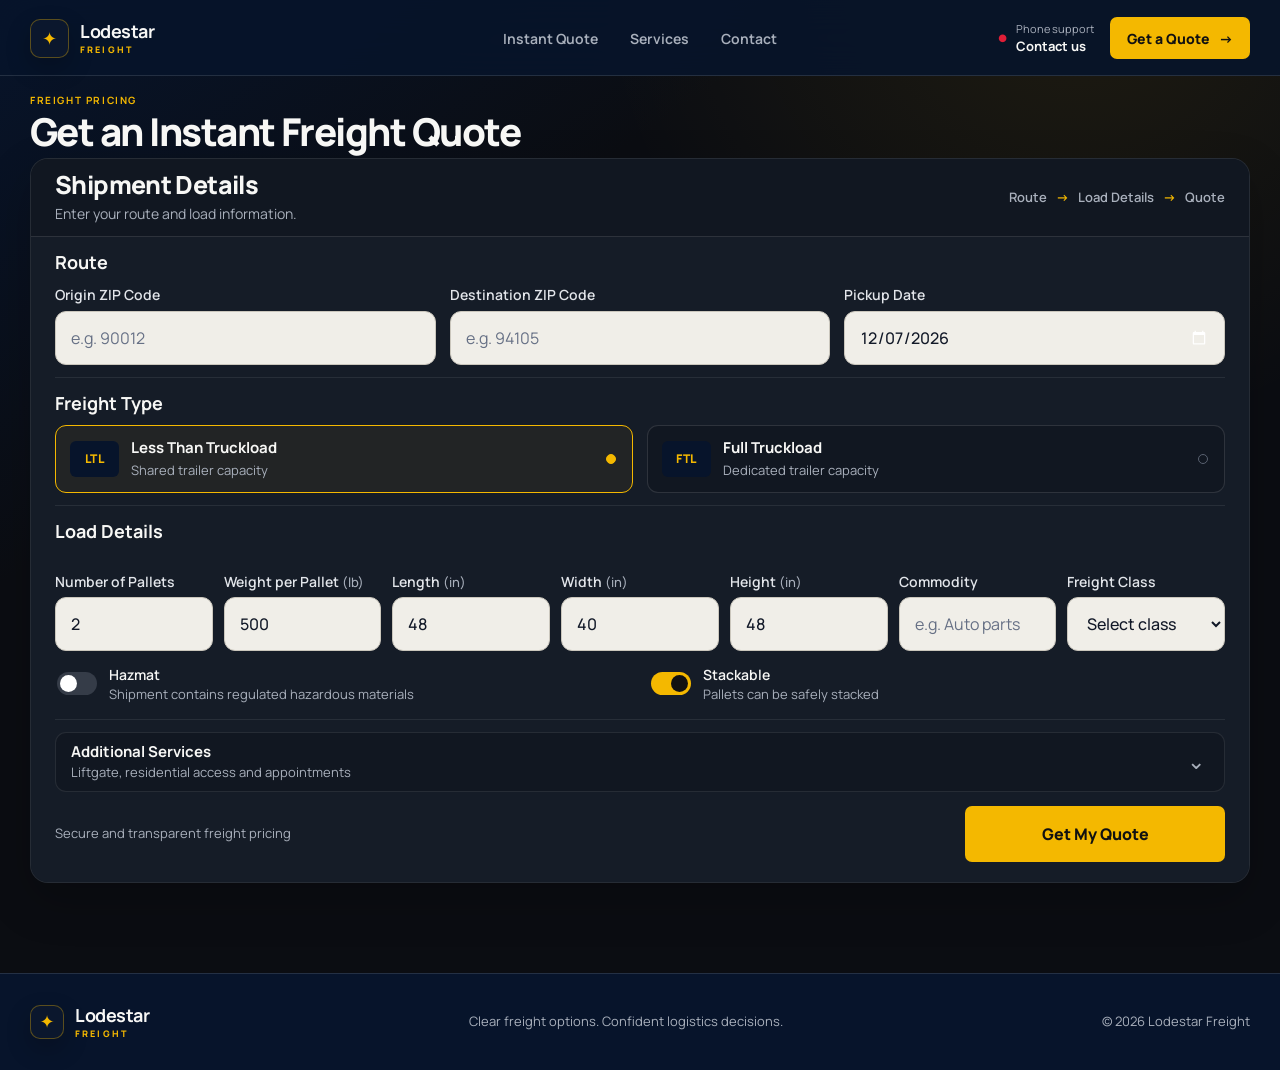
==== static/index.html @ 9f75f12f "second push" ====
<!doctype html>
<html lang="en">
<head>
  <meta charset="utf-8" />
  <meta name="viewport" content="width=device-width, initial-scale=1" />
  <meta name="theme-color" content="#0B0D12" />
  <meta name="description" content="Compare current LTL and FTL freight rates with Lodestar Freight." />
  <link rel="icon" href="data:image/svg+xml,%3Csvg xmlns='http://www.w3.org/2000/svg' viewBox='0 0 64 64'%3E%3Crect width='64' height='64' rx='18' fill='%2307142B'/%3E%3Cpath d='M32 15l4.8 12.2L49 32l-12.2 4.8L32 49l-4.8-12.2L15 32l12.2-4.8L32 15z' fill='%23F4B800'/%3E%3C/svg%3E" />
  <title>Lodestar Freight | Instant Freight Quote</title>
  <link rel="preconnect" href="https://fonts.googleapis.com" />
  <link rel="preconnect" href="https://fonts.gstatic.com" crossorigin />
  <link href="https://fonts.googleapis.com/css2?family=Manrope:wght@400;500;600;700;800&amp;display=swap" rel="stylesheet" />
  <link rel="stylesheet" href="/static/style.css" />
</head>
<body>
  <header class="app-header">
    <div class="header-inner">
      <a class="wordmark" href="/" aria-label="Lodestar Freight home">
        <span class="wordmark-symbol" aria-hidden="true">✦</span>
        <span class="wordmark-copy"><strong>Lodestar</strong><small>FREIGHT</small></span>
      </a>

      <nav class="header-nav" aria-label="Primary navigation">
        <a href="#instant-quote">Instant Quote</a>
        <a href="#services">Services</a>
        <a href="#contact">Contact</a>
      </nav>

      <div class="header-actions">
        <a id="headerPhone" class="phone-link" href="#contact" aria-label="Call Lodestar Freight">
          <span aria-hidden="true">●</span>
          <span><small>Phone support</small><strong id="headerPhoneText">Contact us</strong></span>
        </a>
        <a class="header-cta" href="#instant-quote">Get a Quote <span aria-hidden="true">→</span></a>
      </div>
    </div>
  </header>

  <main id="instant-quote">
    <section class="quote-intro" aria-labelledby="heroTitle">
      <p class="quote-label">FREIGHT PRICING</p>
      <h1 id="heroTitle">Get an Instant Freight Quote</h1>
    </section>

    <section class="quote-card" aria-labelledby="formTitle">
      <div class="quote-card-heading">
        <div>
          <h2 id="formTitle">Shipment Details</h2>
          <p>Enter your route and load information.</p>
        </div>
        <p class="progress-line" aria-label="Quote progress">Route <span>→</span> Load Details <span>→</span> Quote</p>
      </div>

      <form id="quoteForm" novalidate>
        <section class="form-section route-section" aria-labelledby="routeTitle">
          <div class="section-heading-inline">
            <h3 id="routeTitle">Route</h3>
          </div>
          <div class="route-grid">
            <label class="form-field">
              <span>Origin ZIP Code</span>
              <input id="originZip" type="text" inputmode="numeric" autocomplete="postal-code" maxlength="5" pattern="[0-9]{5}" placeholder="e.g. 90012" required />
              <small class="validation-message">Enter a valid 5-digit ZIP code.</small>
            </label>
            <label class="form-field">
              <span>Destination ZIP Code</span>
              <input id="destinationZip" type="text" inputmode="numeric" autocomplete="postal-code" maxlength="5" pattern="[0-9]{5}" placeholder="e.g. 94105" required />
              <small class="validation-message">Enter a valid 5-digit ZIP code.</small>
            </label>
            <label class="form-field">
              <span>Pickup Date</span>
              <input id="pickupDate" type="date" required />
              <small class="validation-message">Select a valid pickup date.</small>
            </label>
          </div>
        </section>

        <section class="form-section freight-section" aria-labelledby="freightTitle">
          <div class="section-heading-inline compact-heading">
            <h3 id="freightTitle">Freight Type</h3>
          </div>
          <fieldset class="freight-fieldset">
            <legend class="sr-only">Choose freight type</legend>
            <div class="freight-grid">
              <label class="freight-option">
                <input type="radio" name="quoteType" value="quote-ltl-market" checked />
                <span class="freight-code">LTL</span>
                <span><strong>Less Than Truckload</strong><small>Shared trailer capacity</small></span>
                <i aria-hidden="true"></i>
              </label>
              <label class="freight-option">
                <input type="radio" name="quoteType" value="quote-ftl" />
                <span class="freight-code">FTL</span>
                <span><strong>Full Truckload</strong><small>Dedicated trailer capacity</small></span>
                <i aria-hidden="true"></i>
              </label>
            </div>
          </fieldset>
        </section>

        <section id="loadDetails" class="form-section load-section is-active" aria-labelledby="loadTitle">
          <div class="section-heading-inline compact-heading">
            <h3 id="loadTitle">Load Details</h3>
          </div>
          <div class="load-grid">
            <label class="form-field">
              <span>Number of Pallets</span>
              <input id="pallets" type="number" min="1" step="1" value="2" required />
              <small class="validation-message">Enter at least one pallet.</small>
            </label>
            <label class="form-field">
              <span>Weight per Pallet <b>(lb)</b></span>
              <input id="weight" type="number" min="1" step="1" value="500" required />
              <small class="validation-message">Enter the pallet weight.</small>
            </label>
            <label class="form-field">
              <span>Length <b>(in)</b></span>
              <input id="length" type="number" min="1" step="1" value="48" required />
              <small class="validation-message">Enter the length.</small>
            </label>
            <label class="form-field">
              <span>Width <b>(in)</b></span>
              <input id="width" type="number" min="1" step="1" value="40" required />
              <small class="validation-message">Enter the width.</small>
            </label>
            <label class="form-field">
              <span>Height <b>(in)</b></span>
              <input id="height" type="number" min="1" step="1" value="48" required />
              <small class="validation-message">Enter the height.</small>
            </label>
            <label class="form-field commodity-field">
              <span>Commodity</span>
              <input id="commodity" type="text" autocomplete="off" placeholder="e.g. Auto parts" />
            </label>
            <label class="form-field">
              <span>Freight Class</span>
              <select id="freightClass">
                <option value="">Select class</option>
                <option>50</option><option>55</option><option>60</option><option>65</option><option>70</option><option>77.5</option>
                <option>85</option><option>92.5</option><option>100</option><option>110</option><option>125</option><option>150</option>
                <option>175</option><option>200</option><option>250</option><option>300</option><option>400</option><option>500</option>
              </select>
            </label>
          </div>

          <div class="toggle-grid">
            <label class="toggle-option">
              <input id="hazmat" type="checkbox" />
              <span class="switch" aria-hidden="true"><i></i></span>
              <span><strong>Hazmat</strong><small>Shipment contains regulated hazardous materials</small></span>
            </label>
            <label class="toggle-option">
              <input id="stackable" type="checkbox" checked />
              <span class="switch" aria-hidden="true"><i></i></span>
              <span><strong>Stackable</strong><small>Pallets can be safely stacked</small></span>
            </label>
          </div>
        </section>

        <details id="services" class="services-accordion">
          <summary>
            <span><strong>Additional Services</strong><small>Liftgate, residential access and appointments</small></span>
            <span class="summary-chevron" aria-hidden="true">⌄</span>
          </summary>
          <div class="service-columns">
            <fieldset class="service-group">
              <legend>Pickup requirements</legend>
              <label><input type="checkbox" name="pickupService" value="liftgate-pickup" /><span>Liftgate Pickup</span></label>
              <label><input type="checkbox" name="pickupService" value="residential-pickup" /><span>Residential Pickup</span></label>
              <label><input type="checkbox" name="pickupService" value="inside-pickup" /><span>Inside Pickup</span></label>
              <label><input type="checkbox" name="pickupService" value="limited-access-pickup" /><span>Limited Access Pickup</span></label>
              <label><input type="checkbox" name="pickupService" value="pickup-appointment" /><span>Pickup Appointment</span></label>
            </fieldset>
            <fieldset class="service-group">
              <legend>Delivery requirements</legend>
              <label><input type="checkbox" name="deliveryService" value="liftgate-delivery" /><span>Liftgate Delivery</span></label>
              <label><input type="checkbox" name="deliveryService" value="residential-delivery" /><span>Residential Delivery</span></label>
              <label><input type="checkbox" name="deliveryService" value="inside-delivery" /><span>Inside Delivery</span></label>
              <label><input type="checkbox" name="deliveryService" value="limited-access-delivery" /><span>Limited Access Delivery</span></label>
              <label><input type="checkbox" name="deliveryService" value="delivery-appointment" /><span>Delivery Appointment</span></label>
              <label><input type="checkbox" name="deliveryService" value="two-man-delivery" /><span>Two-Man Delivery</span></label>
            </fieldset>
          </div>
        </details>

        <div class="submit-row">
          <p>Secure and transparent freight pricing</p>
          <button id="submitQuote" class="primary-button" type="submit">Get My Quote</button>
        </div>
      </form>
    </section>

    <section id="resultsSection" class="results-section" aria-live="polite" hidden>
      <div id="quoteResult"></div>
      <details id="debugPanel" class="debug-panel" hidden>
        <summary>Developer response</summary>
        <pre id="debugOutput"></pre>
      </details>
    </section>
  </main>

  <dialog id="quoteDialog" class="quote-dialog" aria-labelledby="dialogTitle">
    <button class="dialog-close" type="button" aria-label="Close quote summary">×</button>
    <span class="dialog-mark" aria-hidden="true">✓</span>
    <p class="section-kicker">SELECTED QUOTE</p>
    <h2 id="dialogTitle">Quote summary</h2>
    <div id="selectedQuoteSummary" class="summary-grid"></div>
    <div class="dialog-info" role="note">
      <span class="dialog-info-icon" aria-hidden="true">i</span>
      <div>
        <strong>Contact Lodestar Logistics to confirm and finalize this quote.</strong>
        <div class="dialog-contact-details">
          <a href="tel:+19082243764"><span>Phone</span><b>(908) 224-3764</b></a>
          <a href="mailto:info@lodestarllc.com"><span>Email</span><b>info@lodestarllc.com</b></a>
        </div>
      </div>
    </div>
    <div class="contact-buttons">
      <a id="phoneLink" class="contact-link contact-call" href="tel:+19082243764">Call Now</a>
      <a id="emailLink" class="contact-link contact-email" href="mailto:info@lodestarllc.com">Send Email</a>
    </div>
  </dialog>

  <footer id="contact" class="app-footer">
    <div class="footer-inner">
      <a class="wordmark footer-wordmark" href="/" aria-label="Lodestar Freight home">
        <span class="wordmark-symbol" aria-hidden="true">✦</span>
        <span class="wordmark-copy"><strong>Lodestar</strong><small>FREIGHT</small></span>
      </a>
      <p>Clear freight options. Confident logistics decisions.</p>
      <span>© <span id="year"></span> Lodestar Freight</span>
    </div>
  </footer>

  <script src="/static/app.js" defer></script>
</body>
</html>
---- static/style.css ----
:root {
  color-scheme: dark;
  --bg: #0b0d12;
  --navy: #07142b;
  --card: #11151d;
  --card-alt: #161b24;
  --yellow: #f4b800;
  --yellow-hover: #dca600;
  --red: #e01e37;
  --white: #f7f7f5;
  --muted: #a9b0bc;
  --input: #ffffff;
  --input-text: #101828;
  --line: rgba(247, 247, 245, .12);
  --line-strong: rgba(247, 247, 245, .2);
  --shadow: 0 24px 70px rgba(0, 0, 0, .34);
  font-family: Manrope, ui-sans-serif, system-ui, -apple-system, BlinkMacSystemFont, "Segoe UI", sans-serif;
  font-synthesis: none;
  background: var(--bg);
  color: var(--white);
}

* { box-sizing: border-box; }
html { scroll-behavior: smooth; }
body {
  min-width: 320px;
  min-height: 100vh;
  margin: 0;
  overflow-x: hidden;
  background:
    radial-gradient(circle at 84% -4%, rgba(244, 184, 0, .085), transparent 30rem),
    linear-gradient(145deg, var(--navy) 0, var(--bg) 30rem, var(--bg) 100%);
  color: var(--white);
  font-size: 16px;
  line-height: 1.5;
}
body::before {
  content: "";
  position: fixed;
  inset: 0;
  z-index: -1;
  pointer-events: none;
  opacity: .24;
  background-image: linear-gradient(rgba(255,255,255,.018) 1px, transparent 1px), linear-gradient(90deg, rgba(255,255,255,.018) 1px, transparent 1px);
  background-size: 42px 42px;
  mask-image: linear-gradient(to bottom, black, transparent 72%);
}

button, input, select { font: inherit; }
button, a, label, summary { -webkit-tap-highlight-color: transparent; }
a { color: inherit; }
button { border: 0; }
[hidden] { display: none !important; }
.sr-only { position: absolute; width: 1px; height: 1px; padding: 0; margin: -1px; overflow: hidden; clip: rect(0,0,0,0); white-space: nowrap; border: 0; }

:focus-visible { outline: 3px solid rgba(244, 184, 0, .45); outline-offset: 3px; }

.app-header {
  position: relative;
  z-index: 10;
  height: 76px;
  border-bottom: 1px solid var(--line);
  background: rgba(7, 20, 43, .9);
  backdrop-filter: blur(18px);
}
.header-inner, main, .footer-inner { width: min(1220px, calc(100% - 48px)); margin-inline: auto; }
.header-inner { height: 76px; display: grid; grid-template-columns: 1fr auto 1fr; align-items: center; gap: 28px; }
.wordmark { display: inline-flex; align-items: center; gap: 11px; width: max-content; text-decoration: none; }
.wordmark-symbol { width: 39px; height: 39px; display: grid; place-items: center; border: 1px solid rgba(244,184,0,.34); border-radius: 10px; background: #0b172d; color: var(--yellow); box-shadow: 0 10px 24px rgba(0,0,0,.22); font-size: 18px; }
.wordmark-copy { display: grid; line-height: 1; }
.wordmark-copy strong { color: var(--white); font-size: 18px; letter-spacing: -.025em; }
.wordmark-copy small { margin-top: 5px; color: var(--yellow); font-size: 9px; font-weight: 800; letter-spacing: .24em; }
.header-nav { display: flex; align-items: center; gap: 8px; }
.header-nav a { padding: 9px 12px; color: var(--muted); text-decoration: none; font-size: 14px; font-weight: 650; transition: color .2s ease; }
.header-nav a:hover { color: var(--white); }
.header-actions { display: flex; align-items: center; justify-self: end; gap: 16px; }
.phone-link { display: inline-flex; align-items: center; gap: 9px; text-decoration: none; }
.phone-link > span:first-child { color: var(--red); font-size: 10px; }
.phone-link > span:last-child { display: grid; line-height: 1.1; }
.phone-link small { color: var(--muted); font-size: 11px; }
.phone-link strong { margin-top: 4px; color: var(--white); font-size: 13px; }
.header-cta { display: inline-flex; align-items: center; gap: 9px; min-height: 42px; padding: 0 17px; border-radius: 7px; background: var(--yellow); color: #111; text-decoration: none; font-size: 14px; font-weight: 800; transition: background .2s ease, transform .2s ease; }
.header-cta:hover { background: var(--yellow-hover); transform: translateY(-1px); }

main { padding: 20px 0 64px; }
.quote-intro { display: grid; align-content: center; min-height: 112px; }
.section-kicker { margin: 0; color: var(--yellow); font-size: 12px; font-weight: 800; letter-spacing: .13em; }
.quote-intro h1 { margin: 4px 0 1px; font-size: clamp(34px, 3.1vw, 46px); line-height: 1.08; letter-spacing: -.045em; }
.intro-copy { margin: 5px 0 0; color: var(--muted); font-size: 16px; }

.quote-card {
  border: 1px solid var(--line);
  border-top: 3px solid var(--yellow);
  border-radius: 14px;
  background: linear-gradient(145deg, rgba(22,27,36,.98), rgba(17,21,29,.98));
  box-shadow: var(--shadow);
  overflow: hidden;
}
.quote-card-heading { min-height: 70px; padding: 13px 20px; display: flex; align-items: center; justify-content: space-between; gap: 24px; border-bottom: 1px solid var(--line); background: rgba(7, 20, 43, .46); }
.quote-card-heading h2 { margin: 1px 0 0; font-size: 25px; line-height: 1.1; letter-spacing: -.025em; }

#quoteForm { padding: 14px 20px 18px; }
.form-section { display: grid; grid-template-columns: 190px minmax(0, 1fr); gap: 18px; padding: 12px 0; border-bottom: 1px solid var(--line); }
.section-heading-inline { display: flex; align-items: flex-start; gap: 10px; padding-top: 4px; }
.section-heading-inline h3 { margin: 0; font-size: 17px; line-height: 1.3; }
.section-heading-inline p { margin: 3px 0 0; color: var(--muted); font-size: 13px; line-height: 1.35; }

.route-grid { display: grid; grid-template-columns: 1fr 1fr 1fr; gap: 12px; }
.form-field { min-width: 0; display: grid; align-content: start; gap: 5px; }
.form-field > span { color: #d9dce2; font-size: 14px; font-weight: 700; }
.form-field > span b { color: var(--muted); font-size: 13px; font-weight: 600; }
.form-field input, .form-field select {
  width: 100%;
  height: 52px;
  min-width: 0;
  padding: 0 14px;
  border: 2px solid transparent;
  border-radius: 7px;
  outline: none;
  background: var(--input);
  color: var(--input-text);
  font-size: 16px;
  font-weight: 620;
  transition: border-color .18s ease, box-shadow .18s ease;
}
.form-field input::placeholder { color: #7d8594; font-weight: 500; }
.form-field input:focus, .form-field select:focus { border-color: var(--yellow); box-shadow: 0 0 0 3px rgba(244,184,0,.16); }
.form-field input.is-invalid, .form-field select.is-invalid { border-color: var(--red); box-shadow: 0 0 0 3px rgba(224,30,55,.14); }
.validation-message { display: none; color: #ff8797; font-size: 13px; line-height: 1.2; }
.form-field.has-error .validation-message { display: block; }

.freight-fieldset { min-width: 0; margin: 0; padding: 0; border: 0; }
.freight-grid { display: grid; grid-template-columns: 1fr 1fr; gap: 12px; }
.freight-option { position: relative; min-height: 70px; display: grid; grid-template-columns: 52px minmax(0,1fr) 24px; align-items: center; gap: 12px; padding: 9px 13px; border: 1px solid var(--line-strong); border-radius: 9px; background: rgba(11,13,18,.38); cursor: pointer; transition: border-color .18s ease, background .18s ease; }
.freight-option:hover { border-color: rgba(244,184,0,.55); }
.freight-option:has(input:checked) { border-color: var(--yellow); background: rgba(244,184,0,.075); box-shadow: inset 3px 0 var(--yellow); }
.freight-option input { position: absolute; opacity: 0; pointer-events: none; }
.freight-code { height: 38px; display: grid; place-items: center; border-radius: 6px; background: var(--navy); color: var(--yellow); font-size: 13px; font-weight: 900; letter-spacing: .04em; }
.freight-option > span:nth-of-type(2) { display: grid; }
.freight-option strong { font-size: 15px; }
.freight-option small { color: var(--muted); font-size: 13px; }
.freight-option i { width: 20px; height: 20px; display: grid; place-items: center; border: 1px solid var(--line-strong); border-radius: 50%; color: transparent; font-size: 12px; font-style: normal; }
.freight-option:has(input:checked) i { border-color: var(--yellow); background: var(--yellow); color: #111; }

.load-section { transition: opacity .2s ease; }
.load-grid { display: grid; grid-template-columns: repeat(7, minmax(0, 1fr)); gap: 10px; }
.load-grid .commodity-field { grid-column: span 1; }
.load-grid .form-field > span { min-height: 42px; align-content: end; line-height: 1.25; white-space: normal; }
.toggle-grid { grid-column: 2; display: grid; grid-template-columns: 1fr 1fr; gap: 10px; }
.toggle-option { min-height: 54px; display: grid; grid-template-columns: 42px minmax(0,1fr); align-items: center; gap: 10px; padding: 8px 12px; border: 1px solid var(--line); border-radius: 8px; background: rgba(7,20,43,.28); cursor: pointer; }
.toggle-option input { position: absolute; opacity: 0; }
.switch { position: relative; width: 40px; height: 23px; border-radius: 999px; background: #353c48; transition: background .2s ease; }
.switch i { position: absolute; top: 3px; left: 3px; width: 17px; height: 17px; border-radius: 50%; background: #fff; transition: transform .2s ease; }
.toggle-option input:checked + .switch { background: var(--yellow); }
.toggle-option input:checked + .switch i { transform: translateX(17px); background: #111; }
.toggle-option > span:last-child { display: grid; }
.toggle-option strong { font-size: 14px; }
.toggle-option small { color: var(--muted); font-size: 13px; }

.services-accordion { margin-top: 12px; border: 1px solid var(--line); border-radius: 9px; background: rgba(7,20,43,.28); }
.services-accordion summary { min-height: 58px; display: grid; grid-template-columns: 34px minmax(0,1fr) 24px; align-items: center; gap: 12px; padding: 8px 14px; cursor: pointer; list-style: none; }
.services-accordion summary::-webkit-details-marker { display: none; }
.services-accordion summary > span:nth-child(2) { display: grid; }
.services-accordion summary strong { font-size: 15px; }
.services-accordion summary small { color: var(--muted); font-size: 13px; }
.summary-chevron { color: var(--muted); font-size: 22px; transition: transform .2s ease; }
.services-accordion[open] .summary-chevron { transform: rotate(180deg); }
.service-columns { display: grid; grid-template-columns: 1fr 1fr; gap: 16px; padding: 4px 14px 14px; }
.service-group { display: grid; grid-template-columns: 1fr 1fr; gap: 7px; margin: 0; padding: 12px; border: 1px solid var(--line); border-radius: 8px; }
.service-group legend { padding: 0 6px; color: var(--yellow); font-size: 14px; font-weight: 750; }
.service-group label { display: flex; align-items: center; gap: 8px; min-height: 34px; color: #dfe2e8; font-size: 13px; cursor: pointer; }
.service-group input { width: 18px; height: 18px; accent-color: var(--yellow); }

.submit-row { display: flex; align-items: center; justify-content: space-between; gap: 20px; padding-top: 14px; }
.submit-row p { margin: 0; color: var(--muted); font-size: 13px; }
.submit-row p span { margin-right: 7px; color: #36c18b; font-size: 10px; }
.primary-button, .offer-select {
  min-height: 52px;
  display: inline-flex;
  align-items: center;
  justify-content: center;
  gap: 12px;
  padding: 0 28px;
  border-radius: 7px;
  background: var(--yellow);
  color: #111;
  cursor: pointer;
  font-size: 16px;
  font-weight: 850;
  transition: background .2s ease, transform .2s ease, opacity .2s ease;
}
.primary-button { min-width: 250px; }
.primary-button:hover, .offer-select:hover { background: var(--yellow-hover); transform: translateY(-1px); }
.primary-button:disabled { cursor: wait; opacity: .7; transform: none; }

.results-section { scroll-margin-top: 20px; margin-top: 26px; }
.results-toolbar { display: flex; align-items: end; justify-content: space-between; gap: 24px; margin-bottom: 14px; }
.results-toolbar h2 { margin: 2px 0; font-size: clamp(25px, 3vw, 34px); letter-spacing: -.035em; }
.results-toolbar p { margin: 0; color: var(--muted); }
.sort-box { display: grid; gap: 5px; color: var(--muted); font-size: 12px; font-weight: 800; letter-spacing: .08em; }
.sort-select { min-width: 185px; height: 46px; padding: 0 12px; border: 1px solid var(--line-strong); border-radius: 7px; background: var(--card-alt); color: var(--white); font-size: 14px; }
.offer-grid { display: grid; grid-template-columns: repeat(3, minmax(0,1fr)); gap: 14px; }
.offer-card { position: relative; min-height: 394px; display: flex; flex-direction: column; padding: 20px; border: 1px solid var(--line); border-radius: 12px; background: linear-gradient(145deg, var(--card-alt), var(--card)); box-shadow: 0 14px 35px rgba(0,0,0,.18); }
.offer-card.is-best { border-color: var(--yellow); box-shadow: 0 0 0 1px rgba(244,184,0,.16), 0 18px 45px rgba(0,0,0,.28); }
.offer-tags { min-height: 26px; display: flex; gap: 7px; }
.offer-tag { width: max-content; padding: 4px 8px; border-radius: 4px; font-size: 11px; font-weight: 850; letter-spacing: .05em; text-transform: uppercase; }
.offer-tag-best { background: var(--yellow); color: #111; }
.offer-tag-fast { background: var(--red); color: #fff; }
.offer-tag-warp { border: 1px solid rgba(247,247,245,.2); color: var(--muted); }
.carrier-heading { display: flex; align-items: center; gap: 12px; margin-top: 13px; }
.carrier-avatar { width: 46px; height: 46px; flex: 0 0 46px; display: grid; place-items: center; border: 1px solid var(--line-strong); border-radius: 8px; background: var(--navy); color: var(--yellow); font-size: 13px; font-weight: 900; }
.carrier-heading > div { min-width: 0; }
.carrier-heading h3 { margin: 0; overflow: hidden; color: var(--white); font-size: 19px; text-overflow: ellipsis; white-space: nowrap; }
.carrier-heading small { display: block; margin-top: 2px; overflow: hidden; color: var(--muted); font-size: 13px; text-overflow: ellipsis; white-space: nowrap; }
.offer-price { margin: 22px 0 16px; color: var(--white); font-size: 31px; font-weight: 850; line-height: 1; letter-spacing: -.035em; }
.offer-price small { margin-left: 6px; color: var(--muted); font-size: 12px; letter-spacing: .06em; }
.offer-metrics { display: grid; gap: 9px; margin: 0; }
.offer-metrics div { display: flex; align-items: center; justify-content: space-between; gap: 10px; }
.offer-metrics dt { color: var(--muted); font-size: 13px; }
.offer-metrics dd { margin: 0; text-align: right; font-size: 13px; font-weight: 750; }
.status-ready { color: #54d99f; }
.status-info { color: #efc863; }
.quote-reference { display: grid; grid-template-columns: 1fr auto; gap: 8px; margin: 14px 0; padding-top: 12px; border-top: 1px solid var(--line); color: var(--muted); font-size: 12px; }
.quote-reference code { max-width: 135px; overflow: hidden; color: #dfe2e8; text-overflow: ellipsis; white-space: nowrap; }
.offer-select { width: 100%; margin-top: auto; }

.network-offer { display: grid; grid-template-columns: minmax(250px,.7fr) 1.5fr auto; align-items: center; gap: 26px; padding: 24px; border: 1px solid var(--yellow); border-radius: 12px; background: linear-gradient(145deg, var(--card-alt), var(--card)); }
.network-offer .carrier-heading { margin-top: 0; }
.network-offer .offer-price { margin-bottom: 0; }
.network-metrics { display: grid; grid-template-columns: repeat(3,1fr); gap: 12px; }
.network-metrics div { display: grid; gap: 3px; padding: 10px; border: 1px solid var(--line); border-radius: 7px; }
.network-metrics span { color: var(--muted); font-size: 12px; }
.network-metrics strong { font-size: 14px; }
.service-chips { display: flex; flex-wrap: wrap; gap: 6px; margin: 13px 0 0; padding: 0; list-style: none; }
.service-chips li { padding: 4px 7px; border: 1px solid var(--line); border-radius: 4px; color: var(--muted); font-size: 12px; }

.loading-card, .message-card { padding: 52px 24px; border: 1px solid var(--line); border-radius: 12px; background: var(--card); text-align: center; box-shadow: var(--shadow); }
.loading-card h2, .message-card h2 { margin: 18px 0 5px; font-size: 27px; }
.loading-card p, .message-card p { max-width: 640px; margin: 0 auto; color: var(--muted); }
.loader { position: relative; width: 64px; height: 64px; display: grid; place-items: center; margin: 0 auto; }
.loader::before, .loader::after { content: ""; position: absolute; inset: 0; border: 3px solid rgba(244,184,0,.15); border-top-color: var(--yellow); border-radius: 50%; animation: spin 1s linear infinite; }
.loader::after { inset: 9px; border-color: rgba(224,30,55,.12); border-bottom-color: var(--red); animation-direction: reverse; animation-duration: .8s; }
.loader span { color: var(--yellow); font-size: 12px; font-weight: 900; }
.loading-progress { max-width: 680px; display: grid; grid-template-columns: repeat(3,1fr); gap: 7px; margin: 24px auto 0; }
.loading-progress span { padding-top: 9px; border-top: 3px solid var(--line); color: #6e7581; font-size: 12px; }
.loading-progress span.is-active { border-color: var(--yellow); color: var(--white); }
@keyframes spin { to { transform: rotate(360deg); } }
.message-symbol { width: 50px; height: 50px; display: grid; place-items: center; margin: 0 auto; border-radius: 50%; background: rgba(224,30,55,.13); color: #ff677b; font-size: 23px; font-weight: 850; }
.message-card .secondary-button { min-height: 46px; margin-top: 20px; padding: 0 20px; border: 1px solid var(--line-strong); border-radius: 7px; background: transparent; color: var(--white); cursor: pointer; font-weight: 700; }
.message-note { margin-top: 8px !important; font-size: 14px; }

.quote-dialog { width: min(680px, calc(100% - 32px)); padding: 28px; border: 1px solid var(--line-strong); border-top: 3px solid var(--yellow); border-radius: 13px; background: var(--card-alt); color: var(--white); box-shadow: 0 30px 90px rgba(0,0,0,.65); }
.quote-dialog::backdrop { background: rgba(3,6,12,.78); backdrop-filter: blur(6px); }
.dialog-close { position: absolute; top: 14px; right: 14px; width: 38px; height: 38px; border-radius: 50%; background: rgba(255,255,255,.07); color: var(--white); cursor: pointer; font-size: 24px; }
.dialog-mark { width: 42px; height: 42px; display: grid; place-items: center; margin-bottom: 12px; border-radius: 50%; background: var(--yellow); color: #111; font-weight: 900; }
.quote-dialog h2 { margin: 2px 0 18px; font-size: 29px; }
.summary-grid { display: grid; grid-template-columns: 1fr 1fr; gap: 1px; overflow: hidden; border: 1px solid var(--line); border-radius: 8px; background: var(--line); }
.summary-grid div { display: grid; gap: 3px; padding: 11px 13px; background: var(--card); }
.summary-grid span { color: var(--muted); font-size: 12px; }
.summary-grid strong { overflow-wrap: anywhere; font-size: 14px; }
.dialog-info { margin: 18px 0; padding: 15px; display: grid; grid-template-columns: 34px minmax(0,1fr); gap: 12px; border: 1px solid rgba(96,165,250,.42); border-radius: 10px; background: rgba(37,99,235,.12); }
.dialog-info-icon { width: 30px; height: 30px; display: grid; place-items: center; border-radius: 50%; background: #2563eb; color: #fff; font-size: 16px; font-weight: 800; font-style: normal; }
.dialog-info strong { display: block; color: #eff6ff; font-size: 16px; line-height: 1.5; }
.dialog-contact-details { display: grid; grid-template-columns: 1fr 1fr; gap: 8px; margin-top: 12px; }
.dialog-contact-details a { min-width: 0; display: grid; gap: 2px; padding: 9px 10px; border: 1px solid rgba(147,197,253,.22); border-radius: 7px; background: rgba(7,20,43,.34); color: #dbeafe; text-decoration: none; }
.dialog-contact-details span { color: #93c5fd; font-size: 12px; font-weight: 600; }
.dialog-contact-details b { overflow-wrap: anywhere; font-size: 14px; font-weight: 700; }
.dialog-contact-details a:hover { border-color: rgba(147,197,253,.6); background: rgba(37,99,235,.16); }
.contact-buttons { display: grid; grid-template-columns: 1fr 1fr; gap: 9px; }
.contact-link { min-height: 50px; display: grid; place-items: center; padding: 0 14px; border: 1px solid var(--line-strong); border-radius: 8px; text-align: center; text-decoration: none; font-size: 14px; font-weight: 750; }
.contact-call { border-color: var(--yellow); background: var(--yellow); color: #111; }
.contact-call:hover { background: var(--yellow-hover); }
.contact-email { border-color: rgba(96,165,250,.48); background: rgba(37,99,235,.1); color: #eff6ff; }
.contact-email:hover { border-color: #60a5fa; background: rgba(37,99,235,.2); }

.debug-panel { margin-top: 14px; border: 1px dashed #667085; border-radius: 8px; background: #080a0e; }
.debug-panel summary { padding: 10px 12px; cursor: pointer; color: #d0d5dd; font-size: 13px; }
.debug-panel pre { max-height: 420px; margin: 0; padding: 14px; overflow: auto; border-top: 1px solid var(--line); color: #b7e4c7; font: 12px/1.5 ui-monospace, SFMono-Regular, Consolas, monospace; white-space: pre-wrap; overflow-wrap: anywhere; }

.app-footer { border-top: 1px solid var(--line); background: var(--navy); }
.footer-inner { min-height: 118px; display: flex; align-items: center; justify-content: space-between; gap: 24px; }
.footer-inner p, .footer-inner > span { color: var(--muted); font-size: 13px; }
.footer-wordmark .wordmark-symbol { width: 34px; height: 34px; }

@media (max-width: 1080px) {
  .header-nav { display: none; }
  .header-inner { grid-template-columns: 1fr auto; }
  .form-section { grid-template-columns: 165px minmax(0,1fr); }
  .toggle-grid { grid-column: 2; }
  .load-grid { grid-template-columns: repeat(4, minmax(0,1fr)); }
  .commodity-field { grid-column: span 2 !important; }
  .offer-grid { grid-template-columns: repeat(2,minmax(0,1fr)); }
  .network-offer { grid-template-columns: 1fr; }
}

@media (max-width: 760px) {
  .header-inner, main, .footer-inner { width: min(100% - 28px, 1220px); }
  .phone-link { display: none; }
  main { padding-top: 14px; }
  .quote-intro { min-height: 126px; }
  .quote-intro h1 { font-size: clamp(32px, 9vw, 36px); }
  .quote-card-heading { align-items: flex-start; }
  #quoteForm { padding: 10px 14px 16px; }
  .form-section { grid-template-columns: 1fr; gap: 10px; padding: 14px 0; }
  .section-heading-inline { padding-top: 0; }
  .route-grid, .freight-grid, .toggle-grid, .service-columns { grid-template-columns: 1fr; }
  .toggle-grid { grid-column: 1; }
  .load-grid { grid-template-columns: repeat(2,minmax(0,1fr)); }
  .commodity-field { grid-column: span 2 !important; }
  .submit-row { align-items: stretch; flex-direction: column; }
  .primary-button { width: 100%; }
  .results-toolbar { align-items: stretch; flex-direction: column; }
  .sort-select { width: 100%; }
  .offer-grid { grid-template-columns: 1fr; }
  .network-metrics { grid-template-columns: 1fr 1fr; }
  .contact-buttons { grid-template-columns: 1fr; }
  .dialog-contact-details { grid-template-columns: 1fr; }
  .footer-inner { align-items: flex-start; flex-direction: column; justify-content: center; padding: 24px 0; }
  .footer-inner p { margin: 0; }
}

@media (max-width: 430px) {
  .app-header, .header-inner { height: 72px; }
  .header-cta { min-height: 40px; padding: 0 12px; font-size: 13px; }
  .header-cta span { display: none; }
  .wordmark-symbol { width: 35px; height: 35px; }
  .wordmark-copy strong { font-size: 16px; }
  .quote-intro { min-height: 130px; }
  .quote-card-heading { padding: 13px 14px; }
  .quote-card-heading h2 { font-size: 22px; }
  .load-grid { grid-template-columns: 1fr 1fr; gap: 9px; }
  .load-grid .form-field > span { min-height: 42px; white-space: normal; }
  .form-field input, .form-field select { padding: 0 11px; }
  .commodity-field { grid-column: span 2 !important; }
  .toggle-option { grid-template-columns: 42px minmax(0,1fr); }
  .service-group { grid-template-columns: 1fr; }
  .services-accordion summary { grid-template-columns: 31px minmax(0,1fr) 18px; padding-inline: 10px; }
  .summary-grid { grid-template-columns: 1fr; }
  .quote-dialog { padding: 22px 18px; }
}

/* Premium form refinement */
main { padding-top: 0; }
.quote-intro { min-height: 82px; padding-top: 14px; }
.quote-label { margin: 0 0 2px; color: var(--yellow); font-size: 10px; font-weight: 700; letter-spacing: .16em; }
.quote-intro h1 { margin: 0; font-size: clamp(34px, 3vw, 44px); line-height: 1.15; font-weight: 800; letter-spacing: -.04em; }
.intro-copy { margin-top: 4px; font-weight: 400; line-height: 1.6; }

.quote-card {
  border: 1px solid rgba(255,255,255,.09);
  border-radius: 18px;
  background: #111721;
  box-shadow: 0 18px 46px rgba(0,0,0,.22);
}
.quote-card-heading { min-height: 70px; padding: 12px 24px; background: #111721; }
.quote-card-heading h2 { margin: 0; font-size: 25px; font-weight: 800; }
.quote-card-heading > div > p { margin: 4px 0 0; color: var(--muted); font-size: 14px; font-weight: 400; }
.progress-line { display: flex; align-items: center; gap: 9px; margin: 0; color: var(--muted); font-size: 13px; font-weight: 600; white-space: nowrap; }
.progress-line span { color: var(--yellow); font-weight: 700; }

#quoteForm { padding: 0 24px 20px; background: #151c27; }
.form-section { display: block; padding: 12px 0; border-bottom: 1px solid rgba(255,255,255,.08); }
.section-heading-inline { display: block; margin-bottom: 9px; padding: 0; }
.section-heading-inline h3 { margin: 0; font-size: 18px; font-weight: 700; line-height: 1.45; }
.route-grid { gap: 14px; }
.form-field { gap: 6px; }
.form-field > span { color: #e2e5ea; font-size: 14px; font-weight: 600; }
.form-field > span b { font-weight: 500; }
.form-field input, .form-field select {
  height: 54px;
  padding-inline: 15px;
  border: 1px solid #cac6bc;
  border-radius: 11px;
  background: #f0eee8;
  color: #111827;
  font-size: 16px;
  font-weight: 500;
}
.form-field input::placeholder { color: #667085; font-weight: 400; opacity: 1; }
.form-field input:focus, .form-field select:focus { border-color: #f4b800; box-shadow: 0 0 0 3px rgba(244,184,0,.15); }

.freight-grid { gap: 14px; }
.freight-option {
  min-height: 68px;
  grid-template-columns: 49px minmax(0,1fr) 12px;
  padding: 9px 14px;
  border-color: rgba(255,255,255,.12);
  border-radius: 11px;
  background: #111721;
  box-shadow: none;
}
.freight-option:has(input:checked) { border-color: var(--yellow); background: rgba(244,184,0,.055); box-shadow: none; }
.freight-code { height: 36px; background: #07142b; font-size: 12px; }
.freight-option strong { font-size: 15px; font-weight: 700; }
.freight-option small { margin-top: 1px; font-size: 13px; font-weight: 400; }
.freight-option i { width: 10px; height: 10px; border: 1px solid #596170; background: transparent; }
.freight-option:has(input:checked) i { border-color: var(--yellow); background: var(--yellow); }

.load-grid { gap: 11px; }
.load-grid .form-field > span { min-height: 38px; }
.toggle-grid { grid-column: auto; margin-top: 10px; gap: 18px; }
.toggle-option { min-height: 46px; padding: 3px 2px; border: 0; border-radius: 0; background: transparent; }
.toggle-option strong { font-weight: 600; }
.toggle-option small { line-height: 1.45; }

.services-accordion { margin-top: 12px; border-color: rgba(255,255,255,.09); border-radius: 11px; background: #111721; }
.services-accordion summary { min-height: 56px; grid-template-columns: minmax(0,1fr) 22px; gap: 12px; padding: 8px 15px; }
.services-accordion summary > span:first-child { display: grid; }
.services-accordion summary strong { font-size: 15px; font-weight: 700; }
.services-accordion summary small { font-size: 13px; font-weight: 400; }
.service-columns { gap: 0; padding: 2px 15px 13px; border-top: 1px solid rgba(255,255,255,.07); }
.service-group { gap: 5px 14px; padding: 12px 8px; border: 0; border-radius: 0; }
.service-group + .service-group { border-left: 1px solid rgba(255,255,255,.08); }
.service-group label { min-height: 36px; font-size: 14px; }
.service-group input { width: 20px; height: 20px; }

.submit-row { padding-top: 14px; }
.submit-row p { font-size: 13px; font-weight: 400; }
.primary-button { width: 260px; min-width: 240px; min-height: 56px; padding-inline: 24px; font-weight: 800; }
.app-footer { margin-top: 26px; }
.footer-inner { min-height: 96px; }

@media (max-width: 1080px) {
  .form-section { display: block; }
  .toggle-grid { grid-column: auto; }
}

@media (max-width: 760px) {
  .quote-intro { min-height: 112px; }
  .quote-card-heading { align-items: flex-start; flex-direction: column; gap: 8px; padding: 15px 16px; }
  .progress-line { font-size: 12px; }
  #quoteForm { padding: 0 16px 18px; }
  .form-section { display: block; padding: 15px 0; }
  .section-heading-inline { margin-bottom: 9px; }
  .route-grid, .freight-grid, .toggle-grid, .service-columns { grid-template-columns: 1fr; }
  .toggle-grid { gap: 5px; }
  .service-group + .service-group { border-top: 1px solid rgba(255,255,255,.08); border-left: 0; }
  .submit-row { gap: 12px; }
  .primary-button { width: 100%; }
}

@media (max-width: 430px) {
  .quote-intro { min-height: 116px; }
  .quote-label { font-size: 9px; }
  .quote-card-heading { padding: 14px; }
  .progress-line { display: flex; }
  .services-accordion summary { grid-template-columns: minmax(0,1fr) 18px; padding-inline: 12px; }
}

@media (prefers-reduced-motion: reduce) {
  html { scroll-behavior: auto; }
  *, *::before, *::after { animation-duration: .01ms !important; animation-iteration-count: 1 !important; transition-duration: .01ms !important; }
}
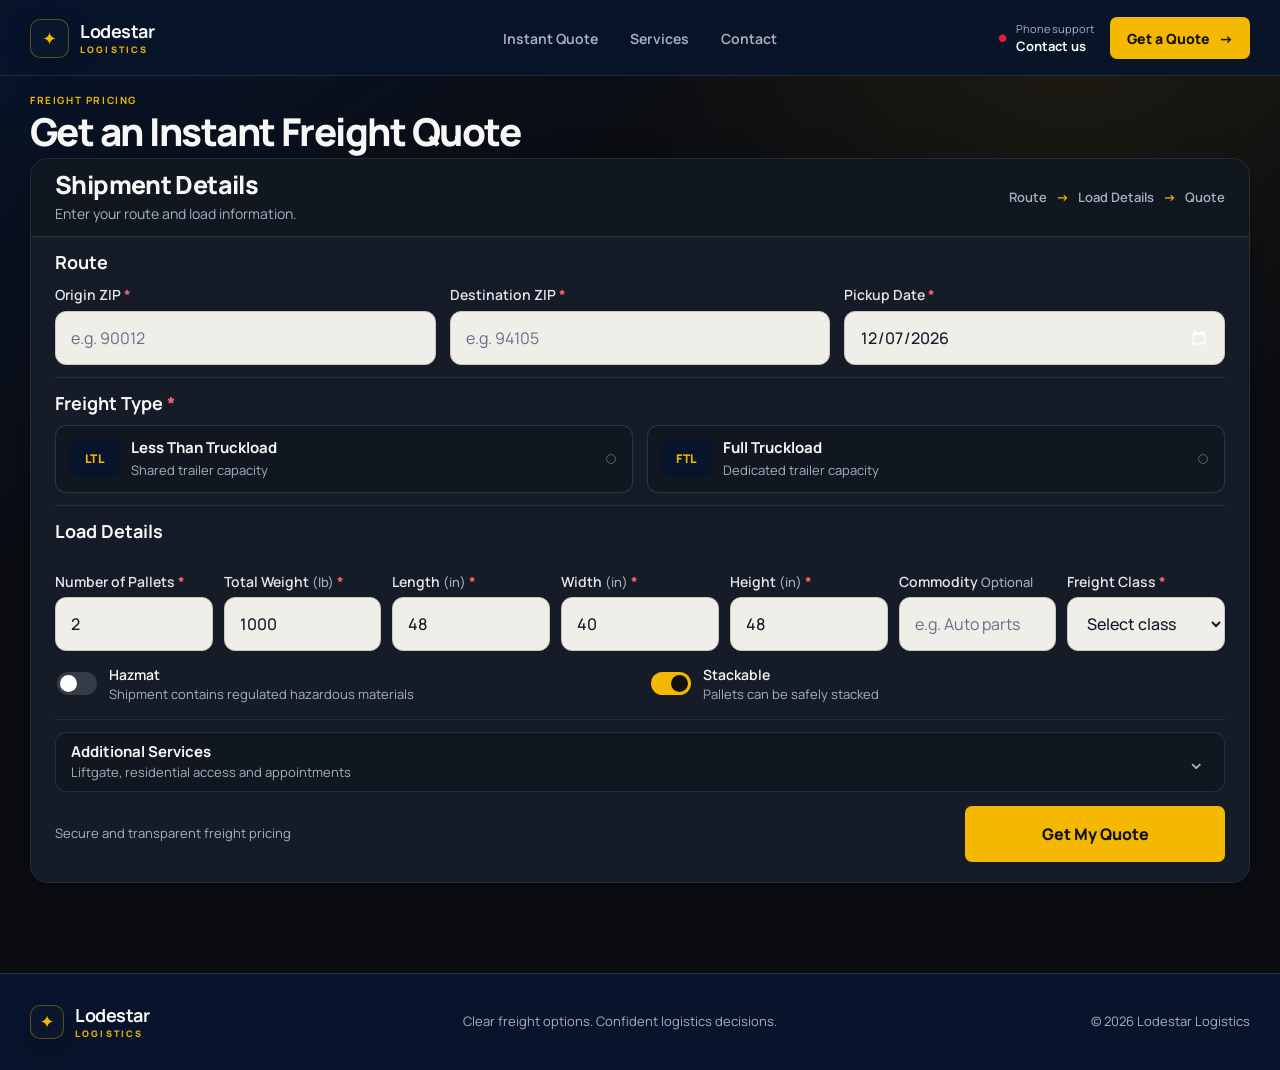
==== commit e1a6596e: "RUN" ====
--- a/static/index.html
+++ b/static/index.html
@@ -4,9 +4,9 @@
   <meta charset="utf-8" />
   <meta name="viewport" content="width=device-width, initial-scale=1" />
   <meta name="theme-color" content="#0B0D12" />
-  <meta name="description" content="Compare current LTL and FTL freight rates with Lodestar Freight." />
+  <meta name="description" content="Compare current LTL and FTL freight rates with Lodestar Logistics." />
   <link rel="icon" href="data:image/svg+xml,%3Csvg xmlns='http://www.w3.org/2000/svg' viewBox='0 0 64 64'%3E%3Crect width='64' height='64' rx='18' fill='%2307142B'/%3E%3Cpath d='M32 15l4.8 12.2L49 32l-12.2 4.8L32 49l-4.8-12.2L15 32l12.2-4.8L32 15z' fill='%23F4B800'/%3E%3C/svg%3E" />
-  <title>Lodestar Freight | Instant Freight Quote</title>
+  <title>Lodestar Logistics | Instant Freight Quote</title>
   <link rel="preconnect" href="https://fonts.googleapis.com" />
   <link rel="preconnect" href="https://fonts.gstatic.com" crossorigin />
   <link href="https://fonts.googleapis.com/css2?family=Manrope:wght@400;500;600;700;800&amp;display=swap" rel="stylesheet" />
@@ -15,9 +15,9 @@
 <body>
   <header class="app-header">
     <div class="header-inner">
-      <a class="wordmark" href="/" aria-label="Lodestar Freight home">
+      <a class="wordmark" href="/" aria-label="Lodestar Logistics home">
         <span class="wordmark-symbol" aria-hidden="true">✦</span>
-        <span class="wordmark-copy"><strong>Lodestar</strong><small>FREIGHT</small></span>
+        <span class="wordmark-copy"><strong>Lodestar</strong><small>LOGISTICS</small></span>
       </a>
 
       <nav class="header-nav" aria-label="Primary navigation">
@@ -27,7 +27,7 @@
       </nav>
 
       <div class="header-actions">
-        <a id="headerPhone" class="phone-link" href="#contact" aria-label="Call Lodestar Freight">
+        <a id="headerPhone" class="phone-link" href="#contact" aria-label="Call Lodestar Logistics">
           <span aria-hidden="true">●</span>
           <span><small>Phone support</small><strong id="headerPhoneText">Contact us</strong></span>
         </a>
@@ -58,17 +58,17 @@
           </div>
           <div class="route-grid">
             <label class="form-field">
-              <span>Origin ZIP Code</span>
+              <span>Origin ZIP <i class="required-mark" aria-hidden="true">*</i></span>
               <input id="originZip" type="text" inputmode="numeric" autocomplete="postal-code" maxlength="5" pattern="[0-9]{5}" placeholder="e.g. 90012" required />
               <small class="validation-message">Enter a valid 5-digit ZIP code.</small>
             </label>
             <label class="form-field">
-              <span>Destination ZIP Code</span>
+              <span>Destination ZIP <i class="required-mark" aria-hidden="true">*</i></span>
               <input id="destinationZip" type="text" inputmode="numeric" autocomplete="postal-code" maxlength="5" pattern="[0-9]{5}" placeholder="e.g. 94105" required />
               <small class="validation-message">Enter a valid 5-digit ZIP code.</small>
             </label>
             <label class="form-field">
-              <span>Pickup Date</span>
+              <span>Pickup Date <i class="required-mark" aria-hidden="true">*</i></span>
               <input id="pickupDate" type="date" required />
               <small class="validation-message">Select a valid pickup date.</small>
             </label>
@@ -77,24 +77,25 @@
 
         <section class="form-section freight-section" aria-labelledby="freightTitle">
           <div class="section-heading-inline compact-heading">
-            <h3 id="freightTitle">Freight Type</h3>
-          </div>
-          <fieldset class="freight-fieldset">
+            <h3 id="freightTitle">Freight Type <i class="required-mark" aria-hidden="true">*</i></h3>
+          </div>
+          <fieldset class="freight-fieldset" aria-describedby="freightTypeError">
             <legend class="sr-only">Choose freight type</legend>
             <div class="freight-grid">
               <label class="freight-option">
-                <input type="radio" name="quoteType" value="quote-ltl-market" checked />
+                <input type="radio" name="quoteType" value="quote-ltl-market" required />
                 <span class="freight-code">LTL</span>
                 <span><strong>Less Than Truckload</strong><small>Shared trailer capacity</small></span>
                 <i aria-hidden="true"></i>
               </label>
               <label class="freight-option">
-                <input type="radio" name="quoteType" value="quote-ftl" />
+                <input type="radio" name="quoteType" value="quote-ftl" required />
                 <span class="freight-code">FTL</span>
                 <span><strong>Full Truckload</strong><small>Dedicated trailer capacity</small></span>
                 <i aria-hidden="true"></i>
               </label>
             </div>
+            <small id="freightTypeError" class="validation-message freight-validation-message">Select LTL or FTL before requesting a quote.</small>
           </fieldset>
         </section>
 
@@ -104,42 +105,43 @@
           </div>
           <div class="load-grid">
             <label class="form-field">
-              <span>Number of Pallets</span>
+              <span>Number of Pallets <i class="required-mark" aria-hidden="true">*</i></span>
               <input id="pallets" type="number" min="1" step="1" value="2" required />
               <small class="validation-message">Enter at least one pallet.</small>
             </label>
             <label class="form-field">
-              <span>Weight per Pallet <b>(lb)</b></span>
-              <input id="weight" type="number" min="1" step="1" value="500" required />
-              <small class="validation-message">Enter the pallet weight.</small>
-            </label>
-            <label class="form-field">
-              <span>Length <b>(in)</b></span>
+              <span>Total Weight <b>(lb)</b> <i class="required-mark" aria-hidden="true">*</i></span>
+              <input id="totalWeight" type="number" min="1" step="any" value="1000" required />
+              <small class="validation-message">Enter the total shipment weight.</small>
+            </label>
+            <label class="form-field">
+              <span>Length <b>(in)</b> <i class="required-mark" aria-hidden="true">*</i></span>
               <input id="length" type="number" min="1" step="1" value="48" required />
               <small class="validation-message">Enter the length.</small>
             </label>
             <label class="form-field">
-              <span>Width <b>(in)</b></span>
+              <span>Width <b>(in)</b> <i class="required-mark" aria-hidden="true">*</i></span>
               <input id="width" type="number" min="1" step="1" value="40" required />
               <small class="validation-message">Enter the width.</small>
             </label>
             <label class="form-field">
-              <span>Height <b>(in)</b></span>
+              <span>Height <b>(in)</b> <i class="required-mark" aria-hidden="true">*</i></span>
               <input id="height" type="number" min="1" step="1" value="48" required />
               <small class="validation-message">Enter the height.</small>
             </label>
             <label class="form-field commodity-field">
-              <span>Commodity</span>
+              <span>Commodity <b>Optional</b></span>
               <input id="commodity" type="text" autocomplete="off" placeholder="e.g. Auto parts" />
             </label>
             <label class="form-field">
-              <span>Freight Class</span>
-              <select id="freightClass">
+              <span>Freight Class <i class="required-mark" aria-hidden="true">*</i></span>
+              <select id="freightClass" required>
                 <option value="">Select class</option>
                 <option>50</option><option>55</option><option>60</option><option>65</option><option>70</option><option>77.5</option>
                 <option>85</option><option>92.5</option><option>100</option><option>110</option><option>125</option><option>150</option>
                 <option>175</option><option>200</option><option>250</option><option>300</option><option>400</option><option>500</option>
               </select>
+              <small class="validation-message">Select a freight class.</small>
             </label>
           </div>
 
@@ -170,6 +172,7 @@
               <label><input type="checkbox" name="pickupService" value="inside-pickup" /><span>Inside Pickup</span></label>
               <label><input type="checkbox" name="pickupService" value="limited-access-pickup" /><span>Limited Access Pickup</span></label>
               <label><input type="checkbox" name="pickupService" value="pickup-appointment" /><span>Pickup Appointment</span></label>
+              <label><input type="checkbox" name="pickupService" value="driver-assist-pickup" /><span>Driver Assistance</span></label>
             </fieldset>
             <fieldset class="service-group">
               <legend>Delivery requirements</legend>
@@ -179,6 +182,7 @@
               <label><input type="checkbox" name="deliveryService" value="limited-access-delivery" /><span>Limited Access Delivery</span></label>
               <label><input type="checkbox" name="deliveryService" value="delivery-appointment" /><span>Delivery Appointment</span></label>
               <label><input type="checkbox" name="deliveryService" value="two-man-delivery" /><span>Two-Man Delivery</span></label>
+              <label><input type="checkbox" name="deliveryService" value="driver-assist-delivery" /><span>Driver Assistance</span></label>
             </fieldset>
           </div>
         </details>
@@ -223,12 +227,12 @@
 
   <footer id="contact" class="app-footer">
     <div class="footer-inner">
-      <a class="wordmark footer-wordmark" href="/" aria-label="Lodestar Freight home">
+      <a class="wordmark footer-wordmark" href="/" aria-label="Lodestar Logistics home">
         <span class="wordmark-symbol" aria-hidden="true">✦</span>
-        <span class="wordmark-copy"><strong>Lodestar</strong><small>FREIGHT</small></span>
+        <span class="wordmark-copy"><strong>Lodestar</strong><small>LOGISTICS</small></span>
       </a>
       <p>Clear freight options. Confident logistics decisions.</p>
-      <span>© <span id="year"></span> Lodestar Freight</span>
+      <span>© <span id="year"></span> Lodestar Logistics</span>
     </div>
   </footer>
 
--- a/static/style.css
+++ b/static/style.css
@@ -109,6 +109,7 @@
 .form-field { min-width: 0; display: grid; align-content: start; gap: 5px; }
 .form-field > span { color: #d9dce2; font-size: 14px; font-weight: 700; }
 .form-field > span b { color: var(--muted); font-size: 13px; font-weight: 600; }
+.required-mark { color: #ff5d72; font-style: normal; font-weight: 850; }
 .form-field input, .form-field select {
   width: 100%;
   height: 52px;
@@ -130,6 +131,9 @@
 .form-field.has-error .validation-message { display: block; }
 
 .freight-fieldset { min-width: 0; margin: 0; padding: 0; border: 0; }
+.freight-fieldset.has-error .freight-option { border-color: var(--red); }
+.freight-fieldset.has-error .validation-message { display: block; }
+.freight-validation-message { margin-top: 8px; }
 .freight-grid { display: grid; grid-template-columns: 1fr 1fr; gap: 12px; }
 .freight-option { position: relative; min-height: 70px; display: grid; grid-template-columns: 52px minmax(0,1fr) 24px; align-items: center; gap: 12px; padding: 9px 13px; border: 1px solid var(--line-strong); border-radius: 9px; background: rgba(11,13,18,.38); cursor: pointer; transition: border-color .18s ease, background .18s ease; }
 .freight-option:hover { border-color: rgba(244,184,0,.55); }
@@ -199,8 +203,13 @@
 .results-toolbar p { margin: 0; color: var(--muted); }
 .sort-box { display: grid; gap: 5px; color: var(--muted); font-size: 12px; font-weight: 800; letter-spacing: .08em; }
 .sort-select { min-width: 185px; height: 46px; padding: 0 12px; border: 1px solid var(--line-strong); border-radius: 7px; background: var(--card-alt); color: var(--white); font-size: 14px; }
+.rate-estimate { display: grid; grid-template-columns: minmax(210px, 1fr) auto minmax(280px, 1.4fr); align-items: center; gap: 18px; margin: 0 0 18px; padding: 17px 20px; border: 1px solid rgba(96,165,250,.32); border-radius: 10px; background: rgba(37,99,235,.08); }
+.rate-estimate h3 { margin: 2px 0 0; font-size: 19px; }
+.rate-estimate-price { color: var(--white); font-size: 26px; letter-spacing: -.03em; }
+.rate-estimate p { margin: 0; color: #d5dae3; font-size: 13px; }
+.rate-estimate small { grid-column: 3; margin-top: -12px; color: var(--muted); font-size: 12px; }
 .offer-grid { display: grid; grid-template-columns: repeat(3, minmax(0,1fr)); gap: 14px; }
-.offer-card { position: relative; min-height: 394px; display: flex; flex-direction: column; padding: 20px; border: 1px solid var(--line); border-radius: 12px; background: linear-gradient(145deg, var(--card-alt), var(--card)); box-shadow: 0 14px 35px rgba(0,0,0,.18); }
+.offer-card { position: relative; min-width: 0; min-height: 394px; display: flex; flex-direction: column; padding: 20px; border: 1px solid var(--line); border-radius: 12px; background: linear-gradient(145deg, var(--card-alt), var(--card)); box-shadow: 0 14px 35px rgba(0,0,0,.18); }
 .offer-card.is-best { border-color: var(--yellow); box-shadow: 0 0 0 1px rgba(244,184,0,.16), 0 18px 45px rgba(0,0,0,.28); }
 .offer-tags { min-height: 26px; display: flex; gap: 7px; }
 .offer-tag { width: max-content; padding: 4px 8px; border-radius: 4px; font-size: 11px; font-weight: 850; letter-spacing: .05em; text-transform: uppercase; }
@@ -210,8 +219,8 @@
 .carrier-heading { display: flex; align-items: center; gap: 12px; margin-top: 13px; }
 .carrier-avatar { width: 46px; height: 46px; flex: 0 0 46px; display: grid; place-items: center; border: 1px solid var(--line-strong); border-radius: 8px; background: var(--navy); color: var(--yellow); font-size: 13px; font-weight: 900; }
 .carrier-heading > div { min-width: 0; }
-.carrier-heading h3 { margin: 0; overflow: hidden; color: var(--white); font-size: 19px; text-overflow: ellipsis; white-space: nowrap; }
-.carrier-heading small { display: block; margin-top: 2px; overflow: hidden; color: var(--muted); font-size: 13px; text-overflow: ellipsis; white-space: nowrap; }
+.carrier-heading h3 { margin: 0; color: var(--white); font-size: 19px; overflow-wrap: anywhere; }
+.carrier-heading small { display: block; margin-top: 2px; color: var(--muted); font-size: 13px; overflow-wrap: anywhere; }
 .offer-price { margin: 22px 0 16px; color: var(--white); font-size: 31px; font-weight: 850; line-height: 1; letter-spacing: -.035em; }
 .offer-price small { margin-left: 6px; color: var(--muted); font-size: 12px; letter-spacing: .06em; }
 .offer-metrics { display: grid; gap: 9px; margin: 0; }
@@ -221,7 +230,7 @@
 .status-ready { color: #54d99f; }
 .status-info { color: #efc863; }
 .quote-reference { display: grid; grid-template-columns: 1fr auto; gap: 8px; margin: 14px 0; padding-top: 12px; border-top: 1px solid var(--line); color: var(--muted); font-size: 12px; }
-.quote-reference code { max-width: 135px; overflow: hidden; color: #dfe2e8; text-overflow: ellipsis; white-space: nowrap; }
+.quote-reference code { min-width: 0; max-width: 135px; color: #dfe2e8; overflow-wrap: anywhere; white-space: normal; }
 .offer-select { width: 100%; margin-top: auto; }
 
 .network-offer { display: grid; grid-template-columns: minmax(250px,.7fr) 1.5fr auto; align-items: center; gap: 26px; padding: 24px; border: 1px solid var(--yellow); border-radius: 12px; background: linear-gradient(145deg, var(--card-alt), var(--card)); }
@@ -283,6 +292,8 @@
 .footer-wordmark .wordmark-symbol { width: 34px; height: 34px; }
 
 @media (max-width: 1080px) {
+  .rate-estimate { grid-template-columns: 1fr auto; }
+  .rate-estimate p, .rate-estimate small { grid-column: 1 / -1; margin-top: 0; }
   .header-nav { display: none; }
   .header-inner { grid-template-columns: 1fr auto; }
   .form-section { grid-template-columns: 165px minmax(0,1fr); }
@@ -311,7 +322,7 @@
   .primary-button { width: 100%; }
   .results-toolbar { align-items: stretch; flex-direction: column; }
   .sort-select { width: 100%; }
-  .offer-grid { grid-template-columns: 1fr; }
+  .offer-grid { grid-template-columns: minmax(0, 1fr); }
   .network-metrics { grid-template-columns: 1fr 1fr; }
   .contact-buttons { grid-template-columns: 1fr; }
   .dialog-contact-details { grid-template-columns: 1fr; }
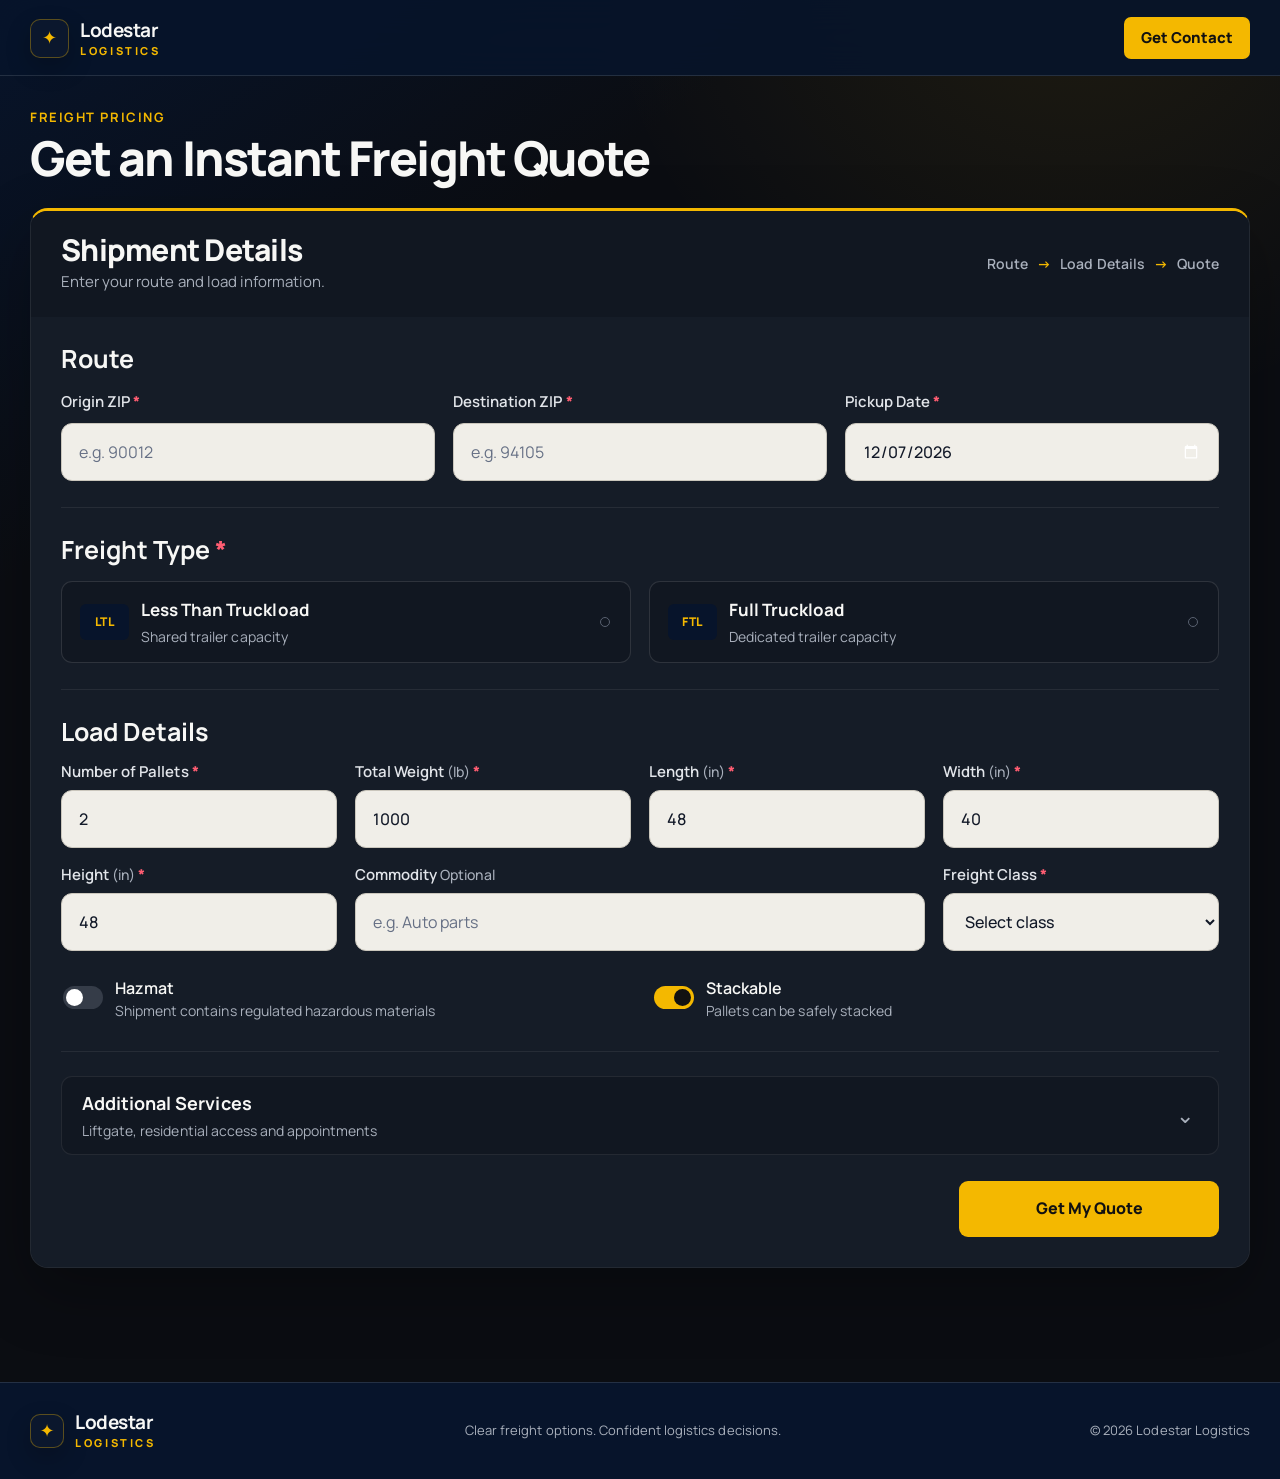
==== commit feebcec7: "d" ====
--- a/static/index.html
+++ b/static/index.html
@@ -20,18 +20,8 @@
         <span class="wordmark-copy"><strong>Lodestar</strong><small>LOGISTICS</small></span>
       </a>
 
-      <nav class="header-nav" aria-label="Primary navigation">
-        <a href="#instant-quote">Instant Quote</a>
-        <a href="#services">Services</a>
-        <a href="#contact">Contact</a>
-      </nav>
-
       <div class="header-actions">
-        <a id="headerPhone" class="phone-link" href="#contact" aria-label="Call Lodestar Logistics">
-          <span aria-hidden="true">●</span>
-          <span><small>Phone support</small><strong id="headerPhoneText">Contact us</strong></span>
-        </a>
-        <a class="header-cta" href="#instant-quote">Get a Quote <span aria-hidden="true">→</span></a>
+        <a class="header-cta" href="#contact">Get Contact</a>
       </div>
     </div>
   </header>
@@ -188,7 +178,6 @@
         </details>
 
         <div class="submit-row">
-          <p>Secure and transparent freight pricing</p>
           <button id="submitQuote" class="primary-button" type="submit">Get My Quote</button>
         </div>
       </form>
@@ -209,6 +198,23 @@
     <p class="section-kicker">SELECTED QUOTE</p>
     <h2 id="dialogTitle">Quote summary</h2>
     <div id="selectedQuoteSummary" class="summary-grid"></div>
+    <form id="quoteRequestForm" class="quote-request-form">
+      <div class="quote-request-heading">
+        <strong>Send this quote to our logistics team</strong>
+        <span>Enter your contact information. This does not book a shipment.</span>
+      </div>
+      <div class="quote-request-fields">
+        <label>Full Name<input id="requestFullName" autocomplete="name" maxlength="120" required /></label>
+        <label>Email<input id="requestEmail" type="email" autocomplete="email" maxlength="200" required /></label>
+        <label>Phone<input id="requestPhone" type="tel" autocomplete="tel" maxlength="40" required /></label>
+      </div>
+      <p id="quoteRequestError" class="quote-request-error" role="alert" hidden></p>
+      <button id="submitQuoteRequest" class="primary-button" type="submit">Submit Quote Request</button>
+    </form>
+    <div id="quoteRequestSuccess" class="quote-request-success" role="status" hidden>
+      <strong>Quote request submitted.</strong>
+      <span>Our logistics team can now review your selected quote.</span>
+    </div>
     <div class="dialog-info" role="note">
       <span class="dialog-info-icon" aria-hidden="true">i</span>
       <div>
--- a/static/style.css
+++ b/static/style.css
@@ -64,7 +64,7 @@
   backdrop-filter: blur(18px);
 }
 .header-inner, main, .footer-inner { width: min(1220px, calc(100% - 48px)); margin-inline: auto; }
-.header-inner { height: 76px; display: grid; grid-template-columns: 1fr auto 1fr; align-items: center; gap: 28px; }
+.header-inner { height: 76px; display: grid; grid-template-columns: 1fr auto; align-items: center; gap: 28px; }
 .wordmark { display: inline-flex; align-items: center; gap: 11px; width: max-content; text-decoration: none; }
 .wordmark-symbol { width: 39px; height: 39px; display: grid; place-items: center; border: 1px solid rgba(244,184,0,.34); border-radius: 10px; background: #0b172d; color: var(--yellow); box-shadow: 0 10px 24px rgba(0,0,0,.22); font-size: 18px; }
 .wordmark-copy { display: grid; line-height: 1; }
@@ -175,7 +175,7 @@
 .service-group label { display: flex; align-items: center; gap: 8px; min-height: 34px; color: #dfe2e8; font-size: 13px; cursor: pointer; }
 .service-group input { width: 18px; height: 18px; accent-color: var(--yellow); }
 
-.submit-row { display: flex; align-items: center; justify-content: space-between; gap: 20px; padding-top: 14px; }
+.submit-row { display: flex; align-items: center; justify-content: flex-end; gap: 20px; padding-top: 14px; }
 .submit-row p { margin: 0; color: var(--muted); font-size: 13px; }
 .submit-row p span { margin-right: 7px; color: #36c18b; font-size: 10px; }
 .primary-button, .offer-select {
@@ -267,6 +267,19 @@
 .summary-grid div { display: grid; gap: 3px; padding: 11px 13px; background: var(--card); }
 .summary-grid span { color: var(--muted); font-size: 12px; }
 .summary-grid strong { overflow-wrap: anywhere; font-size: 14px; }
+.quote-request-form { display:grid; gap:14px; margin-top:18px; padding:16px; border:1px solid var(--line); border-radius:10px; background:var(--card); }
+.quote-request-heading { display:grid; gap:4px; }
+.quote-request-heading strong { color:var(--white); font-size:16px; }
+.quote-request-heading span { color:var(--muted); font-size:12px; line-height:1.5; }
+.quote-request-fields { display:grid; grid-template-columns:repeat(3,minmax(0,1fr)); gap:10px; }
+.quote-request-fields label { min-width:0; display:grid; gap:5px; color:#d9dce2; font-size:12px; font-weight:700; }
+.quote-request-fields input { width:100%; min-width:0; height:44px; padding:0 11px; border:1px solid var(--line-strong); border-radius:7px; background:#0d121a; color:var(--white); font:inherit; }
+.quote-request-fields input:focus { outline:none; border-color:var(--yellow); box-shadow:0 0 0 3px rgba(244,184,0,.14); }
+.quote-request-form .primary-button { width:100%; min-width:0; min-height:48px; }
+.quote-request-error { margin:0; color:#ff7c8c; font-size:13px; }
+.quote-request-success { display:grid; gap:5px; margin-top:18px; padding:16px; border:1px solid #287a51; border-radius:10px; background:rgba(40,122,81,.12); }
+.quote-request-success strong { color:#8ce3b5; }
+.quote-request-success span { color:var(--muted); font-size:13px; }
 .dialog-info { margin: 18px 0; padding: 15px; display: grid; grid-template-columns: 34px minmax(0,1fr); gap: 12px; border: 1px solid rgba(96,165,250,.42); border-radius: 10px; background: rgba(37,99,235,.12); }
 .dialog-info-icon { width: 30px; height: 30px; display: grid; place-items: center; border-radius: 50%; background: #2563eb; color: #fff; font-size: 16px; font-weight: 800; font-style: normal; }
 .dialog-info strong { display: block; color: #eff6ff; font-size: 16px; line-height: 1.5; }
@@ -347,6 +360,7 @@
   .service-group { grid-template-columns: 1fr; }
   .services-accordion summary { grid-template-columns: 31px minmax(0,1fr) 18px; padding-inline: 10px; }
   .summary-grid { grid-template-columns: 1fr; }
+  .quote-request-fields { grid-template-columns:1fr; }
   .quote-dialog { padding: 22px 18px; }
 }
 
@@ -462,3 +476,143 @@
   html { scroll-behavior: auto; }
   *, *::before, *::after { animation-duration: .01ms !important; animation-iteration-count: 1 !important; transition-duration: .01ms !important; }
 }
+
+/* Readability and hierarchy refresh */
+body { font-size:16px; line-height:1.65; letter-spacing:.002em; }
+.header-nav a,.header-cta { font-size:15px; }
+.wordmark-copy strong { font-size:19px; }
+.wordmark-copy small,.phone-link small { font-size:11px; }
+
+main { padding-bottom:88px; }
+.quote-intro { min-height:132px; padding:28px 0 20px; }
+.quote-label,.section-kicker { font-size:13px; letter-spacing:.12em; }
+.quote-intro h1 { font-size:clamp(40px,4.5vw,48px); line-height:1.12; }
+.quote-card { border-color:rgba(255,255,255,.08); border-top:3px solid var(--yellow); box-shadow:0 24px 64px rgba(0,0,0,.28); }
+.quote-card-heading { min-height:88px; padding:22px 30px; border-bottom:0; }
+.quote-card-heading h2 { font-size:30px; }
+.quote-card-heading > div > p { font-size:15px; }
+.progress-line { font-size:14px; }
+
+#quoteForm { padding:0 30px 30px; }
+.form-section { padding:26px 0; border-bottom:1px solid rgba(255,255,255,.07); }
+.section-heading-inline { margin-bottom:16px; }
+.section-heading-inline h3 { font-size:25px; line-height:1.25; }
+.route-grid,.freight-grid { gap:18px; }
+.load-grid { grid-template-columns:repeat(4,minmax(0,1fr)); gap:18px; }
+.load-grid .commodity-field { grid-column:span 2; }
+.load-grid .form-field > span { min-height:auto; }
+.form-field { gap:8px; }
+.form-field > span { font-size:15px; }
+.form-field > span b { font-size:14px; }
+.form-field input,.form-field select { height:58px; padding-inline:17px; font-size:16px; }
+.validation-message { font-size:14px; line-height:1.4; }
+.freight-option { min-height:82px; padding:14px 18px; }
+.freight-option strong { font-size:17px; }
+.freight-option small { font-size:14px; }
+.toggle-grid { gap:24px; margin-top:20px; }
+.toggle-option { min-height:54px; }
+.toggle-option strong { font-size:16px; }
+.toggle-option small { font-size:14px; }
+
+.services-accordion { margin-top:24px; border-color:rgba(255,255,255,.08); }
+.services-accordion summary { min-height:68px; padding:12px 20px; }
+.services-accordion summary strong { font-size:18px; }
+.services-accordion summary small { font-size:14px; }
+.service-columns { gap:24px; padding:12px 20px 20px; border-top:0; }
+.service-group { gap:8px 18px; padding:12px 0; }
+.service-group + .service-group { border-left:0; }
+.service-group legend { font-size:15px; }
+.service-group label { min-height:40px; font-size:15px; }
+.service-group input { width:22px; height:22px; }
+.submit-row { padding-top:26px; }
+.submit-row p { font-size:14px; }
+.primary-button,.offer-select { min-height:56px; border-radius:9px; font-size:16px; }
+
+.results-section { margin-top:30px; }
+.results-toolbar { margin-bottom:18px; }
+.results-toolbar h2 { font-size:clamp(28px,3vw,36px); }
+.results-toolbar p { font-size:15px; }
+.results-eyebrow { width:max-content; margin-bottom:7px !important; padding:5px 9px; border:1px solid rgba(244,184,0,.4); border-radius:999px; background:rgba(244,184,0,.09); font-size:12px !important; }
+.results-count { margin-top:7px !important; color:#e8ebf0 !important; font-size:21px !important; font-weight:700; }
+.results-count strong { color:var(--yellow); font-size:25px; }
+.sort-box { font-size:14px; }
+.sort-select { height:50px; font-size:15px; }
+.rate-estimate { grid-template-columns:minmax(0,1fr) auto; gap:20px; margin-bottom:18px; padding:16px 20px; border:0; border-left:4px solid var(--yellow); border-radius:10px; background:rgba(244,184,0,.06); }
+.rate-estimate h3 { margin:0; font-size:20px; }
+.rate-estimate-price { grid-row:auto; grid-column:auto; font-size:30px; color:var(--yellow); }
+.offer-grid { grid-template-columns:repeat(3,minmax(0,1fr)); gap:16px; }
+.offer-card { min-height:0; padding:20px; border-color:rgba(255,255,255,.08); border-radius:13px; box-shadow:0 14px 32px rgba(0,0,0,.18); }
+.offer-tags { min-height:0; gap:6px; margin-bottom:12px; }
+.offer-tags:empty { display:none; }
+.offer-tag { padding:4px 8px; border-radius:999px; font-size:11px; }
+.carrier-heading { margin-top:0; }
+.carrier-avatar { width:44px; height:44px; flex-basis:44px; border:0; }
+.carrier-heading h3 { font-size:20px; line-height:1.25; }
+.carrier-heading small { margin-top:3px; font-size:13px; }
+.offer-price { margin:18px 0 16px; font-size:32px; }
+.offer-price small { font-size:13px; }
+.offer-metrics { gap:8px; }
+.offer-metrics dt,.offer-metrics dd { font-size:14px; }
+.quote-reference { grid-template-columns:1fr; gap:5px; margin:22px 0; padding:14px 16px; border:0; border-radius:8px; background:rgba(7,20,43,.55); font-size:14px; }
+.quote-reference code { max-width:none; font-size:13px; line-height:1.55; overflow-wrap:anywhere; white-space:normal; }
+.offer-select { min-height:46px; margin-top:18px; font-size:15px; }
+
+.network-offer { gap:30px; padding:30px; border-color:rgba(244,184,0,.6); }
+.network-metrics { gap:16px; }
+.network-metrics div { padding:0; border:0; }
+.network-metrics span { font-size:14px; }
+.network-metrics strong { font-size:16px; }
+.service-chips li { padding:6px 9px; font-size:14px; }
+
+.quote-dialog { width:min(760px,calc(100% - 32px)); max-height:92vh; padding:38px; border-color:rgba(255,255,255,.1); border-top:3px solid var(--yellow); border-radius:18px; }
+.dialog-close { top:18px; right:18px; width:42px; height:42px; font-size:26px; }
+.dialog-mark { margin-bottom:18px; }
+.quote-dialog h2 { margin:4px 0 24px; font-size:32px; }
+.summary-grid { grid-template-columns:1fr 1fr; gap:12px; overflow:visible; border:0; background:transparent; }
+.summary-grid div { gap:6px; padding:16px; border-radius:9px; background:#0d121a; }
+.summary-grid span { font-size:14px; }
+.summary-grid strong { font-size:17px; line-height:1.45; }
+.quote-request-form { gap:18px; margin-top:26px; padding:24px; border:0; background:#111721; }
+.quote-request-heading strong { font-size:20px; }
+.quote-request-heading span { font-size:14px; }
+.quote-request-fields { grid-template-columns:1fr 1fr; gap:16px; }
+.quote-request-fields label { gap:7px; font-size:15px; }
+.quote-request-fields label:last-child { grid-column:1 / -1; }
+.quote-request-fields input { height:52px; padding-inline:14px; font-size:16px; }
+.quote-request-error { font-size:14px; }
+.dialog-info { margin:24px 0 0; padding:18px 0 0; border:0; border-top:1px solid rgba(255,255,255,.08); border-radius:0; background:transparent; }
+.dialog-info-icon { width:32px; height:32px; }
+.dialog-info strong { font-size:16px; }
+.dialog-contact-details span { font-size:14px; }
+.dialog-contact-details b { font-size:15px; }
+
+@media (max-width:1080px) {
+  .load-grid { grid-template-columns:repeat(3,minmax(0,1fr)); }
+  .load-grid .commodity-field { grid-column:span 2; }
+  .offer-grid { grid-template-columns:repeat(2,minmax(0,1fr)); }
+}
+
+@media (max-width:760px) {
+  .quote-intro { min-height:120px; padding:24px 0 14px; }
+  .quote-intro h1 { font-size:clamp(36px,10vw,42px); }
+  .quote-card-heading { padding:22px 20px; }
+  #quoteForm { padding:0 20px 24px; }
+  .form-section { padding:24px 0; }
+  .section-heading-inline h3 { font-size:23px; }
+  .load-grid { grid-template-columns:repeat(2,minmax(0,1fr)); }
+  .offer-grid { grid-template-columns:minmax(0,1fr); }
+  .rate-estimate { grid-template-columns:1fr; }
+  .rate-estimate-price { grid-row:auto; grid-column:1; }
+  .rate-estimate p,.rate-estimate small { grid-column:1; }
+  .quote-dialog { padding:30px 22px; }
+}
+
+@media (max-width:430px) {
+  .quote-card-heading > div > p,.progress-line { display:none; }
+  .load-grid { grid-template-columns:minmax(0,1fr); }
+  .load-grid .commodity-field { grid-column:auto !important; }
+  .service-columns,.summary-grid,.quote-request-fields { grid-template-columns:minmax(0,1fr); }
+  .quote-request-fields label:last-child { grid-column:auto; }
+  .offer-card { padding:22px; }
+  .offer-price { font-size:34px; }
+}
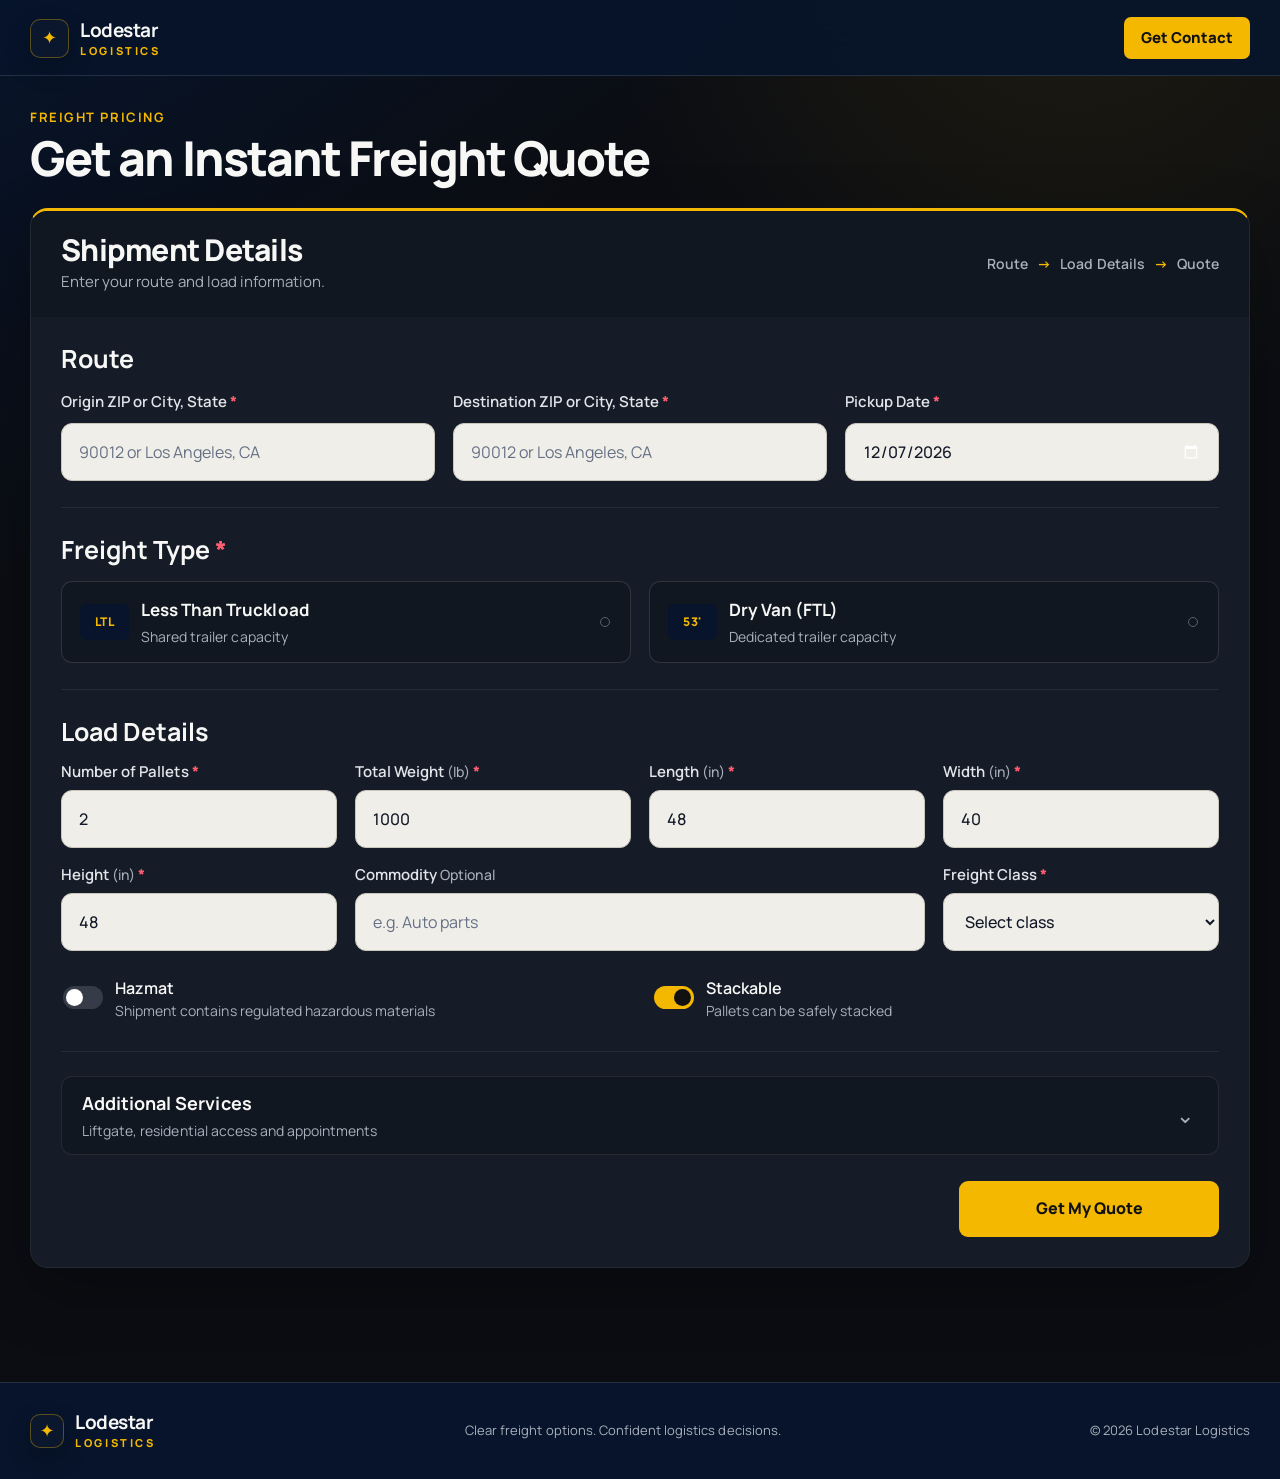
==== commit 9a58d0e6: "e" ====
--- a/static/index.html
+++ b/static/index.html
@@ -47,16 +47,20 @@
             <h3 id="routeTitle">Route</h3>
           </div>
           <div class="route-grid">
-            <label class="form-field">
-              <span>Origin ZIP <i class="required-mark" aria-hidden="true">*</i></span>
-              <input id="originZip" type="text" inputmode="numeric" autocomplete="postal-code" maxlength="5" pattern="[0-9]{5}" placeholder="e.g. 90012" required />
-              <small class="validation-message">Enter a valid 5-digit ZIP code.</small>
-            </label>
-            <label class="form-field">
-              <span>Destination ZIP <i class="required-mark" aria-hidden="true">*</i></span>
-              <input id="destinationZip" type="text" inputmode="numeric" autocomplete="postal-code" maxlength="5" pattern="[0-9]{5}" placeholder="e.g. 94105" required />
-              <small class="validation-message">Enter a valid 5-digit ZIP code.</small>
-            </label>
+            <div class="form-field location-field">
+              <label for="originLocation">Origin ZIP or City, State <i class="required-mark" aria-hidden="true">*</i></label>
+              <input id="originLocation" type="text" autocomplete="off" maxlength="90" placeholder="90012 or Los Angeles, CA" role="combobox" aria-autocomplete="list" aria-controls="originLocationOptions" aria-expanded="false" required />
+              <input id="originZip" type="hidden" /><input id="originCity" type="hidden" /><input id="originState" type="hidden" />
+              <div id="originLocationOptions" class="location-options" role="listbox" hidden></div>
+              <small id="originLocationError" class="validation-message" hidden>Enter a valid origin ZIP or City, State.</small>
+            </div>
+            <div class="form-field location-field">
+              <label for="destinationLocation">Destination ZIP or City, State <i class="required-mark" aria-hidden="true">*</i></label>
+              <input id="destinationLocation" type="text" autocomplete="off" maxlength="90" placeholder="90012 or Los Angeles, CA" role="combobox" aria-autocomplete="list" aria-controls="destinationLocationOptions" aria-expanded="false" required />
+              <input id="destinationZip" type="hidden" /><input id="destinationCity" type="hidden" /><input id="destinationState" type="hidden" />
+              <div id="destinationLocationOptions" class="location-options" role="listbox" hidden></div>
+              <small id="destinationLocationError" class="validation-message" hidden>Enter a valid destination ZIP or City, State.</small>
+            </div>
             <label class="form-field">
               <span>Pickup Date <i class="required-mark" aria-hidden="true">*</i></span>
               <input id="pickupDate" type="date" required />
@@ -80,12 +84,12 @@
               </label>
               <label class="freight-option">
                 <input type="radio" name="quoteType" value="quote-ftl" required />
-                <span class="freight-code">FTL</span>
-                <span><strong>Full Truckload</strong><small>Dedicated trailer capacity</small></span>
+                <span class="freight-code">53'</span>
+                <span><strong>Dry Van (FTL)</strong><small>Dedicated trailer capacity</small></span>
                 <i aria-hidden="true"></i>
               </label>
             </div>
-            <small id="freightTypeError" class="validation-message freight-validation-message">Select LTL or FTL before requesting a quote.</small>
+            <small id="freightTypeError" class="validation-message freight-validation-message">Select LTL or 53' Dry Van (FTL) before requesting a quote.</small>
           </fieldset>
         </section>
 
@@ -242,6 +246,7 @@
     </div>
   </footer>
 
+  <script src="/static/location.js" defer></script>
   <script src="/static/app.js" defer></script>
 </body>
 </html>
--- a/static/style.css
+++ b/static/style.css
@@ -563,6 +563,14 @@
 .network-metrics span { font-size:14px; }
 .network-metrics strong { font-size:16px; }
 .service-chips li { padding:6px 9px; font-size:14px; }
+.ftl-offer { grid-template-columns:minmax(230px,.75fr) minmax(0,1.4fr) 190px; gap:28px; padding:24px; border-color:rgba(255,255,255,.1); border-left:4px solid var(--yellow); box-shadow:0 16px 38px rgba(0,0,0,.18); }
+.ftl-primary { min-width:0; }
+.ftl-primary h3 { margin:3px 0 0; color:var(--white); font-size:26px; line-height:1.2; }
+.ftl-label { margin:0; color:var(--yellow); font-size:12px; font-weight:800; letter-spacing:.1em; }
+.ftl-primary .offer-price { margin:16px 0 0; font-size:34px; }
+.ftl-offer .network-metrics { grid-template-columns:repeat(3,minmax(0,1fr)); }
+.ftl-offer .network-metrics div { gap:5px; }
+.ftl-offer .offer-select { width:190px; margin:0; }
 
 .quote-dialog { width:min(760px,calc(100% - 32px)); max-height:92vh; padding:38px; border-color:rgba(255,255,255,.1); border-top:3px solid var(--yellow); border-radius:18px; }
 .dialog-close { top:18px; right:18px; width:42px; height:42px; font-size:26px; }
@@ -590,6 +598,8 @@
   .load-grid { grid-template-columns:repeat(3,minmax(0,1fr)); }
   .load-grid .commodity-field { grid-column:span 2; }
   .offer-grid { grid-template-columns:repeat(2,minmax(0,1fr)); }
+  .ftl-offer { grid-template-columns:1fr; }
+  .ftl-offer .offer-select { width:100%; }
 }
 
 @media (max-width:760px) {
@@ -604,8 +614,18 @@
   .rate-estimate { grid-template-columns:1fr; }
   .rate-estimate-price { grid-row:auto; grid-column:1; }
   .rate-estimate p,.rate-estimate small { grid-column:1; }
+  .ftl-offer { padding:22px; }
+  .ftl-offer .network-metrics { grid-template-columns:minmax(0,1fr); gap:14px; }
   .quote-dialog { padding:30px 22px; }
 }
+
+.location-field { position:relative; min-width:0; }
+.location-field > label { color:#e2e5ea; font-size:15px; font-weight:600; }
+.location-options { position:absolute; z-index:30; top:calc(100% - 2px); left:0; right:0; max-height:240px; overflow-y:auto; padding:6px; border:1px solid rgba(244,184,0,.48); border-radius:10px; background:#0b111c; box-shadow:0 18px 38px rgba(0,0,0,.42); }
+.location-options button { width:100%; display:block; padding:11px 12px; border:0; border-radius:7px; color:#f7f7f5; background:transparent; text-align:left; cursor:pointer; font:inherit; font-size:14px; font-weight:650; overflow-wrap:anywhere; }
+.location-options button:hover,.location-options button:focus { outline:none; color:#0b0d12; background:var(--yellow); }
+.location-field .validation-message[hidden] { display:none; }
+@media (max-width:760px) { .location-options { max-height:200px; } }
 
 @media (max-width:430px) {
   .quote-card-heading > div > p,.progress-line { display:none; }
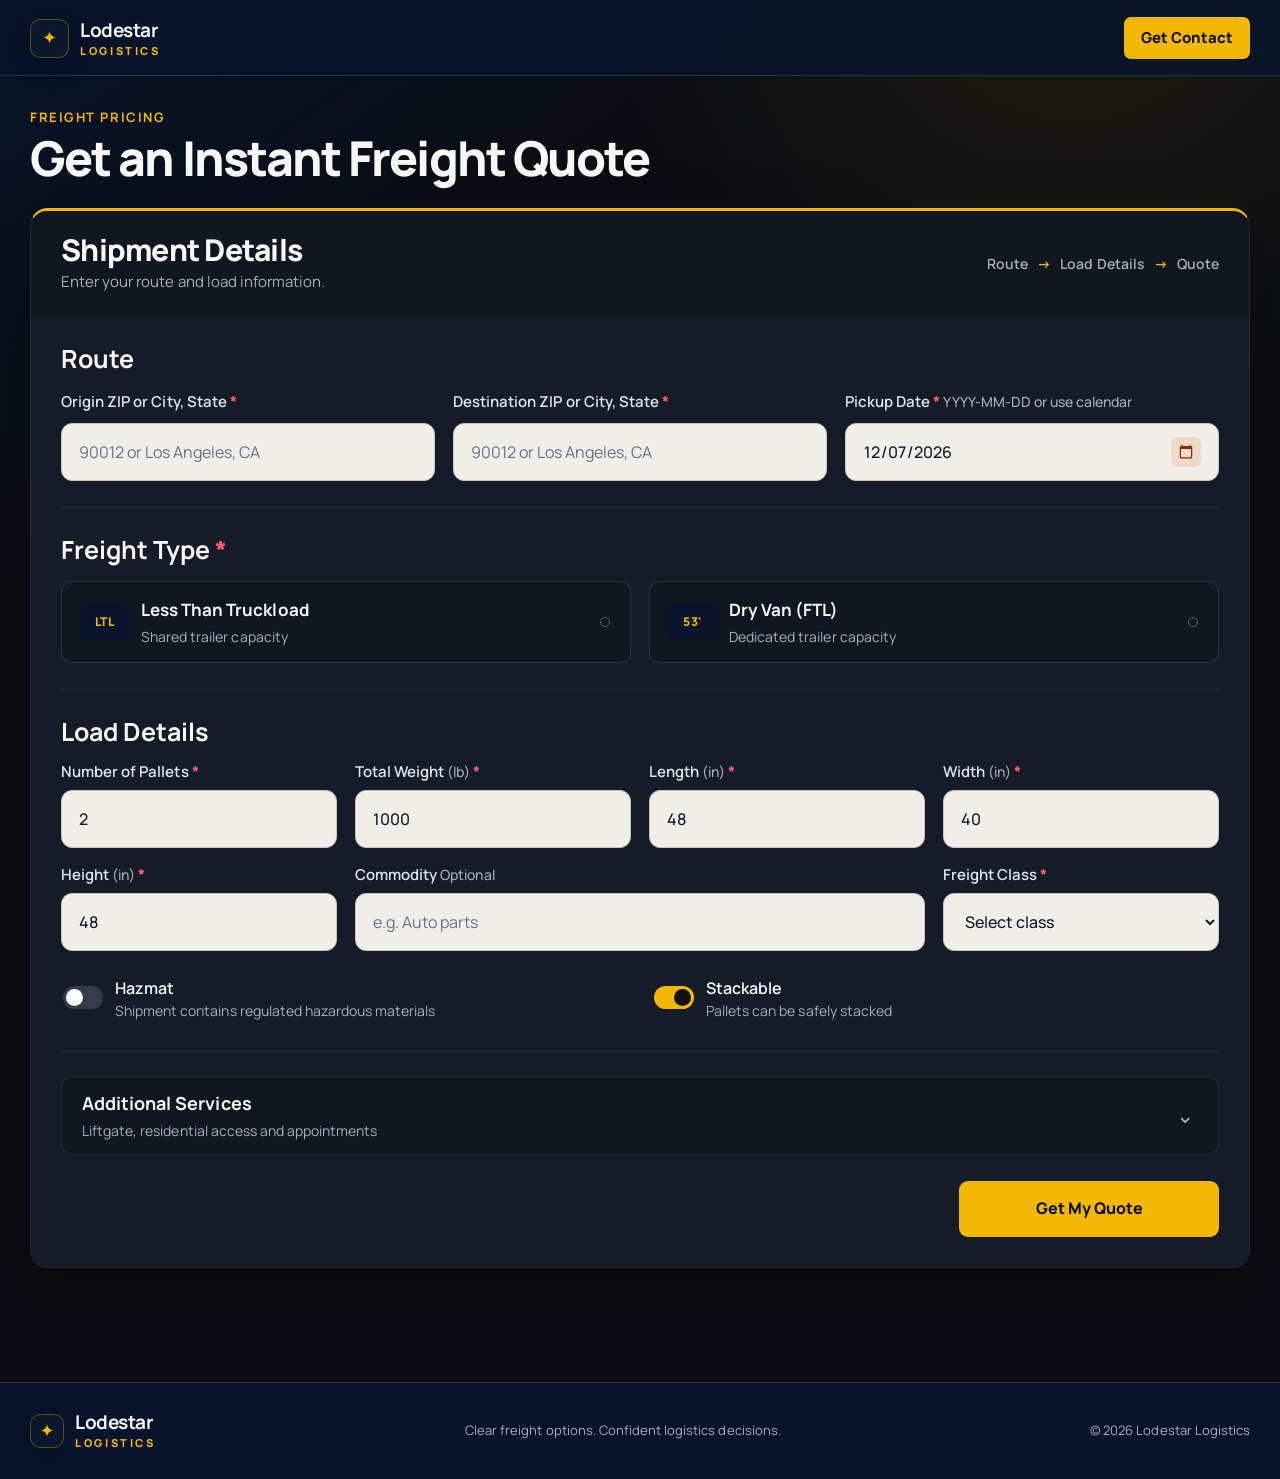
==== commit 2121c3a5: "f" ====
--- a/static/index.html
+++ b/static/index.html
@@ -62,8 +62,8 @@
               <small id="destinationLocationError" class="validation-message" hidden>Enter a valid destination ZIP or City, State.</small>
             </div>
             <label class="form-field">
-              <span>Pickup Date <i class="required-mark" aria-hidden="true">*</i></span>
-              <input id="pickupDate" type="date" required />
+              <span>Pickup Date <i class="required-mark" aria-hidden="true">*</i> <b>YYYY-MM-DD or use calendar</b></span>
+              <input id="pickupDate" type="date" title="Enter as YYYY-MM-DD or choose from the calendar" required />
               <small class="validation-message">Select a valid pickup date.</small>
             </label>
           </div>
--- a/static/style.css
+++ b/static/style.css
@@ -623,8 +623,14 @@
 .location-field > label { color:#e2e5ea; font-size:15px; font-weight:600; }
 .location-options { position:absolute; z-index:30; top:calc(100% - 2px); left:0; right:0; max-height:240px; overflow-y:auto; padding:6px; border:1px solid rgba(244,184,0,.48); border-radius:10px; background:#0b111c; box-shadow:0 18px 38px rgba(0,0,0,.42); }
 .location-options button { width:100%; display:block; padding:11px 12px; border:0; border-radius:7px; color:#f7f7f5; background:transparent; text-align:left; cursor:pointer; font:inherit; font-size:14px; font-weight:650; overflow-wrap:anywhere; }
-.location-options button:hover,.location-options button:focus { outline:none; color:#0b0d12; background:var(--yellow); }
+.location-options button:hover,.location-options button:focus,.location-options button.is-active { outline:none; color:#0b0d12; background:var(--yellow); }
+.location-status { padding:12px; color:#c7cdd7; font-size:14px; line-height:1.45; }
+.location-status.is-loading::before { content:""; width:13px; height:13px; display:inline-block; margin-right:9px; border:2px solid rgba(244,184,0,.28); border-top-color:var(--yellow); border-radius:50%; vertical-align:-2px; animation:location-spin .75s linear infinite; }
+.location-status.is-empty { color:#ff9cab; }
+@keyframes location-spin { to { transform:rotate(360deg); } }
 .location-field .validation-message[hidden] { display:none; }
+input[type="date"] { color-scheme:dark; appearance:none; -webkit-appearance:none; }
+input[type="date"]::-webkit-calendar-picker-indicator { padding:7px; border-radius:7px; background-color:rgba(244,184,0,.14); cursor:pointer; filter:invert(82%) sepia(93%) saturate(1220%) hue-rotate(355deg) brightness(99%); }
 @media (max-width:760px) { .location-options { max-height:200px; } }
 
 @media (max-width:430px) {
